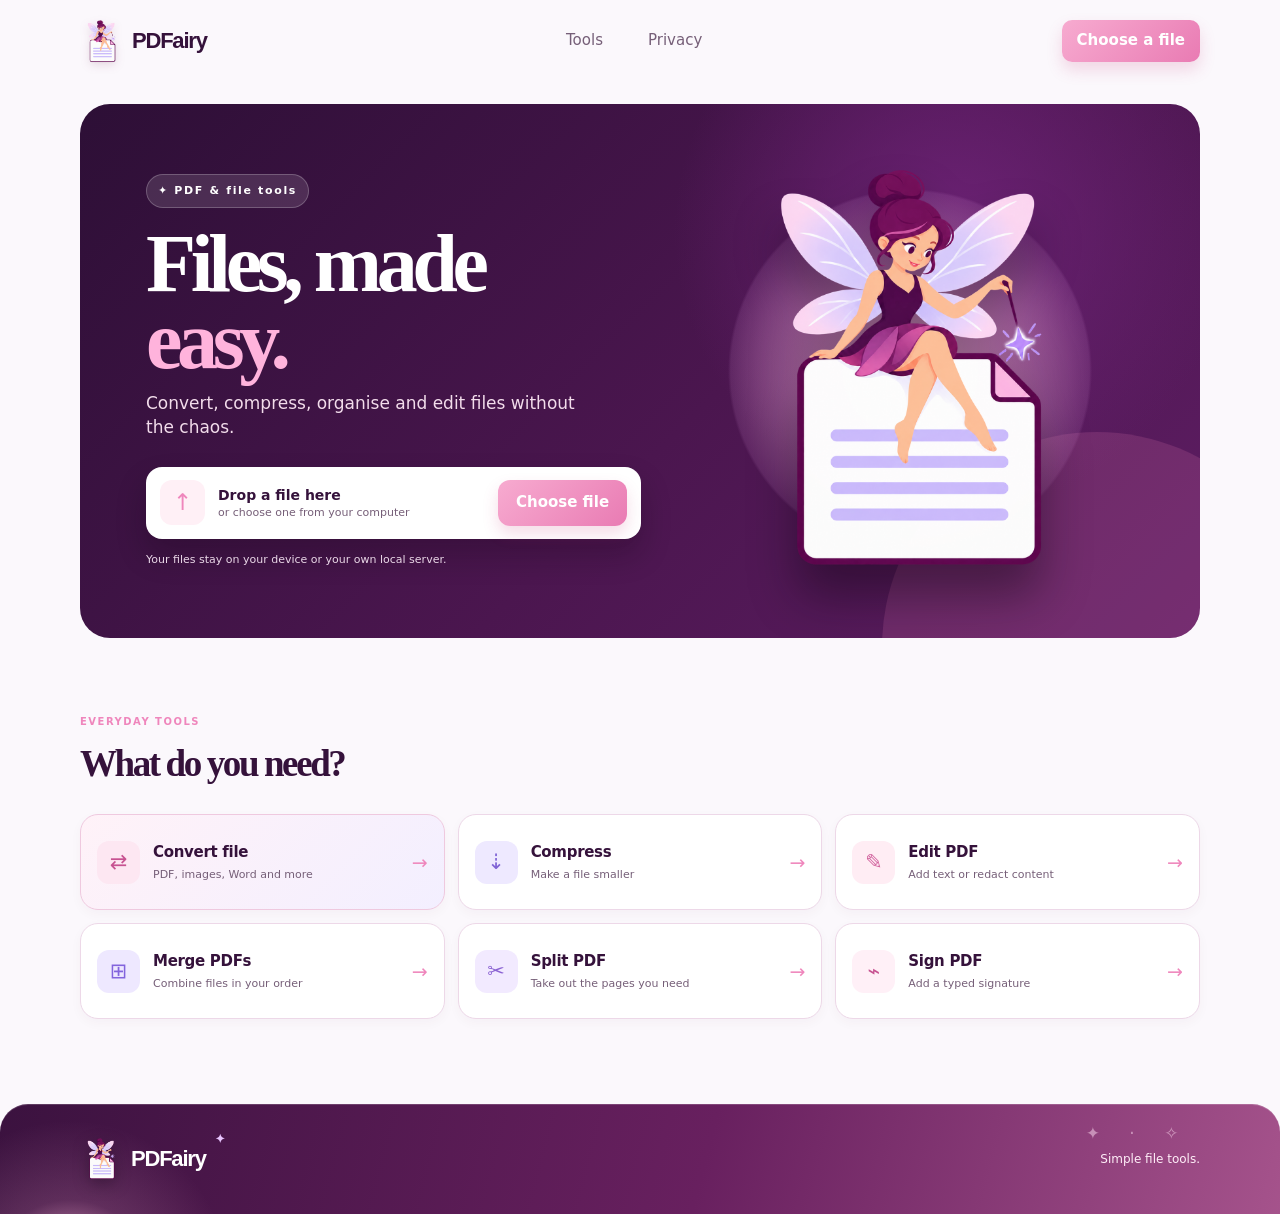
==== index.html @ b67ef89a "Initial commit" ====
<!doctype html><html lang="en"><head><meta charset="UTF-8"><meta name="viewport" content="width=device-width,initial-scale=1"><meta name="description" content="PDFairy — simple, private PDF and file tools."><meta name="theme-color" content="#fff9fc"><title>PDFairy — File tools, with a little magic</title><link rel="icon" href="favicon.svg" type="image/svg+xml"><link rel="stylesheet" href="styles.css"></head><body>
<header class="nav shell"><button class="brand" data-home aria-label="PDFairy home"><span class="brand-mark" aria-hidden="true">✦</span><span>PDFairy</span></button><nav class="desktop-nav" aria-label="Main navigation"><button data-scroll="tools">Tools</button><button id="privacyBtn">Privacy</button></nav><div class="nav-actions"><button class="small-primary" data-open-tool="convert">Choose a file</button><button class="menu-btn" id="menuBtn" aria-label="Open navigation menu" aria-expanded="false">☰</button></div></header><nav class="mobile-nav hidden" id="mobileNav" aria-label="Mobile navigation"><button data-scroll="tools">Tools</button><button id="mobilePrivacyBtn">Privacy</button></nav>
<main id="homeView"><section class="hero shell"><div class="hero-copy"><span class="eyebrow">✦ PDF &amp; file tools</span><h1>Files, made<br><em>easy.</em></h1><p>Convert, compress, organise and edit files without the chaos.</p><div class="upload-card" id="heroDropzone" tabindex="0" role="button" aria-label="Choose files to convert"><input id="heroInput" type="file" hidden accept="image/jpeg,image/png,image/webp,application/pdf,text/plain,.doc,.docx,.ppt,.pptx,.xls,.xlsx"><div class="upload-icon" aria-hidden="true">↑</div><div><strong>Drop a file here</strong><small>or choose one from your computer</small></div><button class="primary" id="chooseFiles">Choose file</button></div><small class="privacy-note">Your files stay on your device or your own local server.</small></div><div class="hero-art" aria-hidden="true"><div class="halo"></div><img src="pdfairy-fairy-logo.png" alt=""></div></section><section class="tools-section shell" id="tools"><div class="section-heading"><div><span class="kicker">EVERYDAY TOOLS</span><h2>What do you need?</h2></div></div><div class="tool-grid"><button class="tool-card featured" data-open-tool="convert"><span class="tool-icon">⇄</span><span><strong>Convert file</strong><small>PDF, images, Word and more</small></span><i>→</i></button><button class="tool-card" data-open-tool="compress"><span class="tool-icon lilac">⇣</span><span><strong>Compress</strong><small>Make a file smaller</small></span><i>→</i></button><button class="tool-card" data-open-tool="editor"><span class="tool-icon peach">✎</span><span><strong>Edit PDF</strong><small>Add text or redact content</small></span><i>→</i></button><button class="tool-card" data-open-tool="merge"><span class="tool-icon blue">⊞</span><span><strong>Merge PDFs</strong><small>Combine files in your order</small></span><i>→</i></button><button class="tool-card" data-open-tool="split"><span class="tool-icon mint">✂</span><span><strong>Split PDF</strong><small>Take out the pages you need</small></span><i>→</i></button><button class="tool-card" data-open-tool="sign"><span class="tool-icon gold">⌁</span><span><strong>Sign PDF</strong><small>Add a typed signature</small></span><i>→</i></button></div></section></main>
<main id="workspaceView" class="workspace hidden"><div class="workspace-top shell"><button class="back-btn" data-home>← All tools</button><div class="workspace-title"><span id="workspaceIcon" aria-hidden="true">⇄</span><div><h1 id="workspaceName">Convert a file</h1><p id="workspaceSubtitle"></p></div></div><span class="secure">Private local session</span></div><section class="work-card shell"><div id="workDropzone" class="work-drop" tabindex="0" role="button" aria-label="Choose file"><input id="workInput" type="file" hidden><div class="upload-icon small" aria-hidden="true">↑</div><h2 id="dropTitle">Choose a file to begin</h2><p id="dropHint">or drag and drop it here</p><button class="primary" id="workChoose">Choose file</button><small id="acceptedHint"></small></div><div id="filePanel" class="file-panel hidden"><div id="selectedFiles" class="selected-files"></div><div id="optionsPanel"></div><div class="inline-error hidden" id="inlineError" role="alert"></div><button class="primary wide" id="processButton">Convert file</button></div><div id="processingPanel" class="processing hidden" role="status" aria-live="polite"><div class="magic-loader">✦</div><h2>Working on it…</h2><p>Just a moment.</p><div class="progress"><i id="progressBar"></i></div><button class="secondary" id="cancelButton">Cancel</button></div><div id="resultPanel" class="result hidden" role="status" aria-live="polite"><div class="success-mark">✓</div><h2>Ready to download</h2><p id="resultCopy"></p><div class="result-actions"><button class="primary" id="downloadButton">Download</button><button class="secondary" id="anotherButton">Another file</button></div></div></section></main>
<main id="editorView" class="editor-view hidden"><header class="editor-header"><button class="brand compact" data-home><span class="brand-mark" aria-hidden="true">✦</span><span>PDFairy</span></button><div class="editor-file" id="editorFilename">PDF editor <span id="editorStatus">Waiting for PDF</span></div><div><button class="secondary" data-home>Close</button><button class="primary" id="exportEditor" disabled>Export PDF</button></div></header><section class="editor-empty" id="editorEmpty"><span class="editor-logo brand-mark" aria-hidden="true"></span><h1>Edit a PDF</h1><p>Add text, signatures or permanent redactions.</p><input id="editorInput" type="file" accept="application/pdf,.pdf" hidden><button class="primary" id="editorChoose">Choose PDF</button></section><div class="editor-layout hidden" id="editorLayout"><aside class="editor-tools" aria-label="PDF editing tools"><button class="active" data-edit-action="select" aria-pressed="true">↖ <span>Select</span></button><button data-edit-action="text" aria-pressed="false">T <span>Text</span></button><button data-edit-action="sign" aria-pressed="false">✎ <span>Sign</span></button><button data-edit-action="redact" aria-pressed="false">▰ <span>Redact</span></button></aside><aside class="pages"><strong>Pages</strong><div id="pageThumbnails"></div></aside><section class="canvas-area"><div class="editor-toolbar"><button id="undoBtn" aria-label="Undo last edit" disabled>↶ Undo</button><button id="redoBtn" aria-label="Redo edit" disabled>↷ Redo</button><span></span><button id="zoomOut" aria-label="Zoom out">−</button><b id="zoomLabel">100%</b><button id="zoomIn" aria-label="Zoom in">＋</button></div><div class="page-stage" id="pageStage"><div class="pdf-page" id="pdfPage"><img id="pageImage" alt="Current PDF page"><div id="overlay" aria-label="Editable PDF overlay"></div></div></div><p class="editor-help" id="editorHelp">Choose a tool, then click the page.</p></section></div></main>
<dialog id="privacyDialog"><button class="dialog-close" aria-label="Close">×</button><h2>Your files stay private.</h2><p>PDFairy has no accounts, analytics or third-party uploads. Browser image work stays in your browser; PDF and document tools use only the local server you start.</p></dialog><div class="toast" id="toast" role="status" aria-live="polite"></div><footer id="footer"><div class="shell"><span class="brand footer-brand"><span class="brand-mark" aria-hidden="true">✦</span><span>PDFairy</span></span><span>Simple file tools.</span></div></footer><script src="app.js"></script></body></html>
---- styles.css ----
:root{--ink:#2b1930;--muted:#766a73;--pink:#c63f79;--pink-dark:#9b2157;--lav:#8e6ce8;--paper:#fff;--soft:#fff6fa;--line:#eadde6;--shadow:0 20px 50px rgba(74,29,57,.10)}*{box-sizing:border-box}html{scroll-behavior:smooth}body{margin:0;background:linear-gradient(135deg,#fffafd,#fff8fb 50%,#fdf9ff);color:var(--ink);font:15px/1.45 Inter,ui-sans-serif,system-ui,-apple-system,"Segoe UI",sans-serif}.shell{width:min(1120px,calc(100% - 40px));margin:auto}.hidden{display:none!important}button,input,select{font:inherit}button{cursor:pointer}:focus-visible{outline:3px solid #861544;outline-offset:3px}.nav{height:82px;display:flex;align-items:center;justify-content:space-between;border-bottom:1px solid rgba(234,221,230,.7)}.brand{display:flex;align-items:center;gap:9px;border:0;background:none;color:var(--ink);font-size:22px;font-weight:800;letter-spacing:-.05em;padding:0}.brand-mark{display:block;width:43px;height:43px;background:url('pdfairy-fairy-logo.png') center/contain no-repeat;filter:drop-shadow(0 3px 5px rgba(109,25,74,.14));font-size:0}.desktop-nav{display:flex;gap:25px}.desktop-nav button{border:0;background:none;color:var(--muted);padding:10px}.nav-actions{display:flex;align-items:center;gap:10px}.primary,.small-primary{border:0;border-radius:12px;background:var(--pink);color:#fff;font-weight:750;padding:12px 18px;box-shadow:0 8px 16px rgba(198,63,121,.18)}.small-primary{padding:10px 15px;border-radius:10px}.primary:hover,.small-primary:hover{background:var(--pink-dark);transform:translateY(-1px)}.menu-btn{display:none;border:0;background:none;font-size:22px}.mobile-nav{position:absolute;right:20px;top:70px;z-index:9;width:185px;padding:8px;background:#fff;border:1px solid var(--line);border-radius:14px;box-shadow:var(--shadow)}.mobile-nav button{display:block;width:100%;padding:12px;border:0;background:none;text-align:left;color:var(--ink)}
.hero{display:grid;grid-template-columns:1.05fr .95fr;align-items:center;gap:45px;padding:72px 0 78px;min-height:575px}.eyebrow{display:inline-flex;gap:7px;align-items:center;padding:8px 11px;background:#fff;border:1px solid var(--line);border-radius:99px;color:#7d3560;font-size:11px;font-weight:800;letter-spacing:.04em}.hero h1{margin:17px 0 11px;font-size:clamp(52px,7vw,82px);line-height:.94;letter-spacing:-.075em}.hero h1 em{font-style:normal;color:var(--pink)}.hero p{margin:0 0 27px;max-width:440px;color:var(--muted);font-size:17px}.upload-card{display:grid;grid-template-columns:45px 1fr auto;gap:13px;align-items:center;max-width:540px;padding:13px 14px;border:1px solid #e8cbd9;border-radius:16px;background:#fff;box-shadow:var(--shadow);transition:.2s}.upload-card:hover,.upload-card.dragging{border-color:var(--pink);transform:translateY(-2px)}.upload-card strong,.upload-card small{display:block}.upload-card strong{font-size:14px}.upload-card small,.privacy-note{color:var(--muted);font-size:11px}.upload-icon{width:45px;height:45px;display:grid;place-items:center;border-radius:12px;background:#fff0f6;color:var(--pink);font-size:23px}.privacy-note{display:block;margin-top:13px}.hero-art{position:relative;display:grid;place-items:center;min-height:400px}.hero-art .halo{position:absolute;width:min(100%,390px);aspect-ratio:1;border-radius:50%;background:radial-gradient(circle,#fce2f0 0,rgba(250,225,239,.15) 64%,transparent 65%)}.hero-art img{position:relative;width:min(100%,390px);filter:drop-shadow(0 25px 20px rgba(97,34,77,.18))}.tools-section{padding:55px 0 85px;border-top:1px solid var(--line)}.kicker{color:var(--pink);font-size:10px;font-weight:850;letter-spacing:.18em}.section-heading h2{margin:5px 0 24px;font-size:31px;letter-spacing:-.05em}.tool-grid{display:grid;grid-template-columns:repeat(3,1fr);gap:13px}.tool-card{display:flex;align-items:center;gap:13px;min-height:96px;padding:16px;border:1px solid var(--line);border-radius:16px;background:#fff;color:var(--ink);text-align:left;transition:.18s}.tool-card:hover{border-color:#dfa2be;transform:translateY(-3px);box-shadow:0 13px 27px rgba(83,28,57,.08)}.tool-card>span:nth-child(2){display:flex;flex-direction:column;gap:3px}.tool-card strong{font-size:15px;letter-spacing:-.02em}.tool-card small{color:var(--muted);font-size:11px}.tool-card i{margin-left:auto;font-size:19px;color:var(--pink);font-style:normal}.tool-icon{display:grid;place-items:center;flex:none;width:43px;height:43px;border-radius:12px;background:#ffe7f0;color:var(--pink);font-size:21px}.lilac{background:#eee9ff;color:#7354c5}.peach{background:#ffede7;color:#bd6847}.blue{background:#e8f2ff;color:#4f7eaf}.mint{background:#e7f5ef;color:#447c63}.gold{background:#fff4d9;color:#94732e}
.workspace{min-height:calc(100vh - 82px)}.workspace-top{position:relative;padding:38px 0 23px}.back-btn{border:0;background:none;padding:0 0 20px;color:var(--muted)}.workspace-title{display:flex;gap:14px;align-items:center}.workspace-title>span{display:grid;place-items:center;width:49px;height:49px;border-radius:15px;background:#ffeaf2;color:var(--pink);font-size:24px}.workspace-title h1{margin:0;font-size:29px;letter-spacing:-.05em}.workspace-title p{margin:3px 0;color:var(--muted);font-size:13px}.secure{position:absolute;right:0;bottom:32px;color:var(--muted);font-size:11px}.work-card{min-height:435px;margin-bottom:75px;padding:25px;background:#fff;border:1px solid var(--line);border-radius:21px;box-shadow:var(--shadow)}.work-drop{min-height:380px;display:flex;flex-direction:column;align-items:center;justify-content:center;border:1.5px dashed #e3b4c9;border-radius:15px;text-align:center}.work-drop h2{margin:15px 0 2px;font-size:20px}.work-drop p,.work-drop small{color:var(--muted);font-size:12px}.work-drop .primary{margin-top:12px}.file-panel{max-width:670px;margin:20px auto}.selected-files{display:flex;flex-direction:column;gap:8px}.selected-file{display:flex;align-items:center;gap:12px;padding:11px;border:1px solid var(--line);border-radius:13px}.file-badge{display:grid;place-items:center;width:41px;height:41px;border-radius:10px;background:#fff0f6;color:var(--pink);font-size:9px;font-weight:800}.selected-file strong{display:block;max-width:400px;overflow:hidden;text-overflow:ellipsis;white-space:nowrap}.selected-file small,.setting-note{color:var(--muted);font-size:11px}.selected-file button{border:0;background:none;color:var(--muted);font-size:18px}.file-moves{display:flex;margin-left:auto}.options{margin:25px 0}.options h3{font-size:13px}.choice-grid{display:grid;grid-template-columns:repeat(3,1fr);gap:8px}.choice{padding:11px;border:1px solid var(--line);border-radius:10px;background:#fff;color:var(--ink);text-align:left}.choice[aria-pressed="true"]{border-color:var(--pink);background:#fff5f9;color:var(--pink)}.option-row{display:flex;align-items:center;justify-content:space-between;gap:18px;padding:13px 0;border-bottom:1px solid #f4eaee}.option-row label{font-size:13px}.target-input,.text-input,.option-row select{padding:9px;border:1px solid var(--line);border-radius:9px;background:white;max-width:220px}.target-wrap{display:flex;gap:7px}.target-input{width:92px}.wide{width:100%;margin-top:11px}.inline-error{margin:12px 0;padding:11px;border-radius:10px;background:#fff0f2;border:1px solid #efb8c0;color:#993443;font-size:12px}.processing,.result{min-height:380px;display:flex;flex-direction:column;align-items:center;justify-content:center;text-align:center}.magic-loader,.success-mark{display:grid;place-items:center;width:64px;height:64px;border-radius:50%;font-size:27px}.magic-loader{background:#fff0f6;color:var(--pink);animation:pulse 1.2s infinite}.success-mark{background:#e9f7ef;color:#347958}.processing h2,.result h2{margin:18px 0 5px}.processing p,.result p{color:var(--muted)}.progress{width:min(350px,80%);height:6px;margin-top:17px;border-radius:20px;background:#f3e8ed;overflow:hidden}.progress i{display:block;width:15%;height:100%;background:var(--pink);animation:progress 1.4s infinite}.secondary{padding:10px 15px;border:1px solid var(--line);border-radius:10px;background:#fff;color:var(--ink)}.processing .secondary{margin-top:16px}.result-actions{display:flex;gap:9px;margin-top:12px}
.editor-header{height:72px;display:flex;align-items:center;justify-content:space-between;padding:0 28px;border-bottom:1px solid var(--line);background:#fff}.compact{font-size:18px}.compact .brand-mark{width:36px;height:36px}.editor-file{color:var(--muted);font-size:13px}.editor-file span{margin-left:8px;color:var(--pink)}.editor-empty{min-height:calc(100vh - 72px);display:flex;flex-direction:column;align-items:center;justify-content:center;text-align:center}.editor-logo{width:105px;height:105px;margin-bottom:8px}.editor-empty h1{margin:8px 0;font-size:34px;letter-spacing:-.05em}.editor-empty p,.editor-help{color:var(--muted)}.editor-layout{display:grid;grid-template-columns:94px 170px 1fr;min-height:calc(100vh - 72px)}.editor-tools,.pages{padding:18px 11px;border-right:1px solid var(--line);background:#fff}.editor-tools button{width:100%;margin-bottom:6px;padding:10px 5px;border:0;border-radius:10px;background:none;color:var(--muted);font-size:12px}.editor-tools button[aria-pressed="true"]{background:#fff0f6;color:var(--pink);font-weight:800}.pages strong{display:block;margin-bottom:10px;font-size:12px}.page-thumb{display:block;width:100%;margin-bottom:9px;padding:5px;border:1px solid transparent;border-radius:8px;background:none}.page-thumb.active{border-color:var(--pink)}.page-thumb img{width:100%;display:block}.page-thumb span{font-size:11px}.canvas-area{background:#faf6f8}.editor-toolbar{display:flex;align-items:center;gap:6px;padding:12px 20px;border-bottom:1px solid var(--line);background:#fff}.editor-toolbar span{flex:1}.editor-toolbar button{padding:7px 9px;border:1px solid var(--line);border-radius:8px;background:#fff}.editor-toolbar b{font-size:12px}.page-stage{display:flex;justify-content:center;padding:36px}.pdf-page{position:relative;display:inline-block;transform-origin:top center;box-shadow:0 13px 35px rgba(48,25,39,.15)}.pdf-page>img{display:block;max-width:100%;height:auto}.pdf-page #overlay{position:absolute;inset:0}.overlay-text,.overlay-sign{position:absolute;transform:translateY(-100%);white-space:pre;color:#111}.overlay-sign{font:italic 18px Georgia;color:#65183f}.overlay-redact{position:absolute;background:#000}.editor-help{text-align:center;font-size:12px}.toast{position:fixed;z-index:30;bottom:24px;left:50%;transform:translate(-50%,20px);opacity:0;pointer-events:none;padding:11px 16px;border-radius:11px;background:#30202b;color:#fff;font-size:13px;transition:.2s}.toast.show{transform:translate(-50%,0);opacity:1}dialog{max-width:430px;padding:25px;border:1px solid var(--line);border-radius:18px;color:var(--ink);box-shadow:var(--shadow)}.dialog-close{float:right;border:0;background:none;font-size:22px}footer{padding:26px 0;border-top:1px solid var(--line);background:#fff}footer .shell{display:flex;align-items:center;justify-content:space-between;color:var(--muted);font-size:12px}.footer-brand{font-size:18px}.footer-brand .brand-mark{width:32px;height:32px}@keyframes pulse{50%{transform:scale(.9);opacity:.7}}@keyframes progress{50%{width:80%}}@media(max-width:760px){.shell{width:min(100% - 30px,560px)}.desktop-nav,.nav-actions .small-primary{display:none}.menu-btn{display:block}.hero{grid-template-columns:1fr;padding:48px 0 55px;text-align:center;gap:8px}.hero-copy{display:flex;flex-direction:column;align-items:center}.hero h1{font-size:59px}.hero-art{order:-1;min-height:245px}.hero-art img{width:245px}.hero-art .halo{width:235px}.upload-card{width:100%;grid-template-columns:42px 1fr}.upload-card .primary{grid-column:1/-1;width:100%}.tool-grid{grid-template-columns:1fr 1fr}.tool-card{min-height:105px;padding:13px;align-items:flex-start}.tool-card i{display:none}.tool-card small{font-size:10px}.secure{display:none}.editor-header{padding:0 12px}.editor-file{display:none}.editor-layout{grid-template-columns:68px 1fr}.pages{display:none}.editor-tools button span{display:none}.editor-tools button{font-size:17px}.page-stage{padding:18px}.pdf-page{max-width:100%}.result-actions{flex-direction:column}.choice-grid{grid-template-columns:1fr}.option-row{align-items:flex-start;flex-direction:column}.target-wrap{width:100%}footer .shell{flex-direction:column;gap:7px}.editor-empty{padding:20px}}
/* Final PDFairy visual language: pulled directly from the approved logo and favicon. */
body{background:#fbf8fc}.nav{border-bottom:0}.brand-mark{border-radius:12px}.hero{position:relative;margin-top:22px;padding:62px 66px;min-height:500px;border-radius:30px;background:radial-gradient(circle at 78% 24%,#7a1b80 0,transparent 29%),linear-gradient(135deg,#27102e,#4d1254 58%,#6c165f);overflow:hidden}.hero:after{content:"";position:absolute;inset:auto -10% -42% auto;width:430px;height:430px;border-radius:50%;background:rgba(255,143,205,.13)}.hero-copy,.hero-art{position:relative;z-index:1}.hero h1{color:#fff}.hero h1 em{color:#ff9ed3}.hero p{color:#f2dceb}.eyebrow{background:rgba(255,255,255,.12);border-color:rgba(255,255,255,.22);color:#fff}.upload-card{border:0;box-shadow:0 16px 30px rgba(15,1,18,.24)}.privacy-note{color:#ead8e8}.hero-art .halo{background:radial-gradient(circle,#f9b2dd 0,rgba(236,165,236,.12) 65%,transparent 66%)}.hero-art img{width:min(100%,410px);filter:drop-shadow(0 32px 24px rgba(8,0,11,.40))}.tools-section{padding-top:72px;border-top:0}.section-heading h2{font-size:37px}.tool-card{border-radius:18px;box-shadow:0 4px 12px rgba(74,25,57,.035)}.tool-card.featured{background:linear-gradient(135deg,#fff1f8,#f8f0ff);border-color:#efc9df}.tool-card:hover{box-shadow:0 16px 34px rgba(77,19,83,.13)}.workspace-top{padding-top:45px}.workspace-title>span{background:linear-gradient(135deg,#fbe1f1,#e9ddff);color:#641153}.work-card{border-radius:25px}.editor-header{background:#34113c;color:white;border:0}.editor-header .brand{color:white}.editor-header .secondary{background:rgba(255,255,255,.1);border-color:rgba(255,255,255,.22);color:white}.editor-file{color:#e9d3eb}.editor-file span{color:#ffa7d5}.editor-tools button[aria-pressed="true"]{background:#f7eafb;color:#681355}.editor-logo{width:116px;height:116px}
@media(max-width:760px){.hero{margin-top:8px;padding:42px 20px;border-radius:22px}.hero h1{font-size:57px}.hero-art{order:-1}.hero-art img{width:260px}.tools-section{padding-top:54px}}
/* Palette matched to the approved fairy, document and favicon artwork. */
:root{--ink:#35123b;--muted:#765f78;--pink:#ef86bc;--pink-dark:#cf5795;--lav:#9271f2;--paper:#fff;--soft:#fff7fc;--line:#edd8e8;--shadow:0 20px 50px rgba(54,13,61,.12)}
.primary,.small-primary{background:linear-gradient(135deg,#ef86bc,#cf5795)}.primary:hover,.small-primary:hover{background:linear-gradient(135deg,#dc6daa,#b84083)}.hero{background:radial-gradient(circle at 78% 24%,#6c2275 0,transparent 29%),linear-gradient(135deg,#2d0f36,#4b164f 56%,#5e1d63)}.hero:after{background:rgba(239,134,188,.16)}.hero h1 em{color:#ffb3dc}.eyebrow{color:#fff}.tool-icon{background:#fde7f2;color:#c75291}.lilac{background:#eee9ff;color:#7f63d5}.peach{background:#ffedf4;color:#d2639e}.blue{background:#eee8ff;color:#8364dd}.mint{background:#f2eaff;color:#8b63d3}.gold{background:#fff0f7;color:#c75291}.tool-card.featured{background:linear-gradient(135deg,#fff2f8,#f3efff);border-color:#efc9df}.choice[aria-pressed="true"]{border-color:#d45c9e;background:#fff3f9;color:#b4407d}.workspace-title>span{background:linear-gradient(135deg,#ffe7f3,#eae4ff);color:#8f52da}.success-mark{background:#f0eaff;color:#8062d5}.progress i{background:linear-gradient(90deg,#ef86bc,#9271f2)}
.workspace{background:radial-gradient(circle at 82% 2%,rgba(164,117,255,.36),transparent 29%),linear-gradient(135deg,#2b0d34 0%,#48134e 53%,#612060 100%);padding-bottom:1px}.workspace-top{color:#fff}.workspace-top .back-btn,.workspace-title p,.secure{color:#f2d8ed}.workspace-title h1{color:#fff}.workspace-title>span{background:rgba(255,255,255,.13);color:#ffc0df}.work-card{box-shadow:0 26px 64px rgba(18,2,24,.36)}footer{background:#ef86bc;border-top:0}footer .shell{color:#441536}footer .brand{color:#2c1030}footer .brand-mark{background-color:rgba(255,255,255,.28)}
.primary,.small-primary{background:linear-gradient(135deg,#f7abd0,#e97bb3)}.primary:hover,.small-primary:hover{background:linear-gradient(135deg,#f29ac4,#dc639f)}footer{background:#f8b8d7}body{font-family:"Avenir Next","Segoe UI",ui-sans-serif,system-ui,sans-serif}.brand{font-family:"Trebuchet MS","Avenir Next",ui-sans-serif,sans-serif;letter-spacing:-.055em}.hero h1,.section-heading h2,.workspace-title h1,.editor-empty h1{font-family:Georgia,"Times New Roman",ui-serif,serif;font-weight:700;letter-spacing:-.065em}.hero h1{font-weight:700}.tool-card strong,.options h3,.workspace-title h1{font-weight:800}.hero h1 em{font-family:Georgia,"Times New Roman",ui-serif,serif}.kicker,.eyebrow{letter-spacing:.15em}.workspace{background:radial-gradient(circle at 82% 2%,rgba(181,137,255,.34),transparent 29%),linear-gradient(135deg,#2b0d34 0%,#48134e 53%,#612060 100%)}
.footer-brand .brand-mark{width:42px;height:42px;background-color:transparent}.footer-brand{font-size:22px;position:relative}.footer-brand:after{content:"✦";position:absolute;right:-18px;top:-7px;color:#e8c5ff;font-size:12px}footer{position:relative;overflow:hidden;padding:34px 0;background:linear-gradient(105deg,#3b123f 0%,#68205f 55%,#e98bbd 150%);border-radius:28px 28px 0 0;box-shadow:inset 0 1px rgba(255,255,255,.17)}footer:before{content:"";position:absolute;width:330px;height:330px;left:-95px;bottom:-230px;border-radius:50%;background:radial-gradient(circle,#f9b3d6 0,rgba(249,179,214,.16) 34%,transparent 68%)}footer:after{content:"✦  ·  ✧";position:absolute;right:7%;top:17px;color:rgba(255,224,244,.5);letter-spacing:12px;font-size:17px}footer .shell{position:relative;z-index:1;color:#ffeef8;font-size:12px}footer .brand{color:#fff}footer .brand-mark{filter:drop-shadow(0 5px 8px rgba(11,0,16,.34))}@media(max-width:760px){footer{margin-top:22px;padding:28px 0;border-radius:23px 23px 0 0}footer:after{right:18px;top:12px;font-size:13px;letter-spacing:7px}}
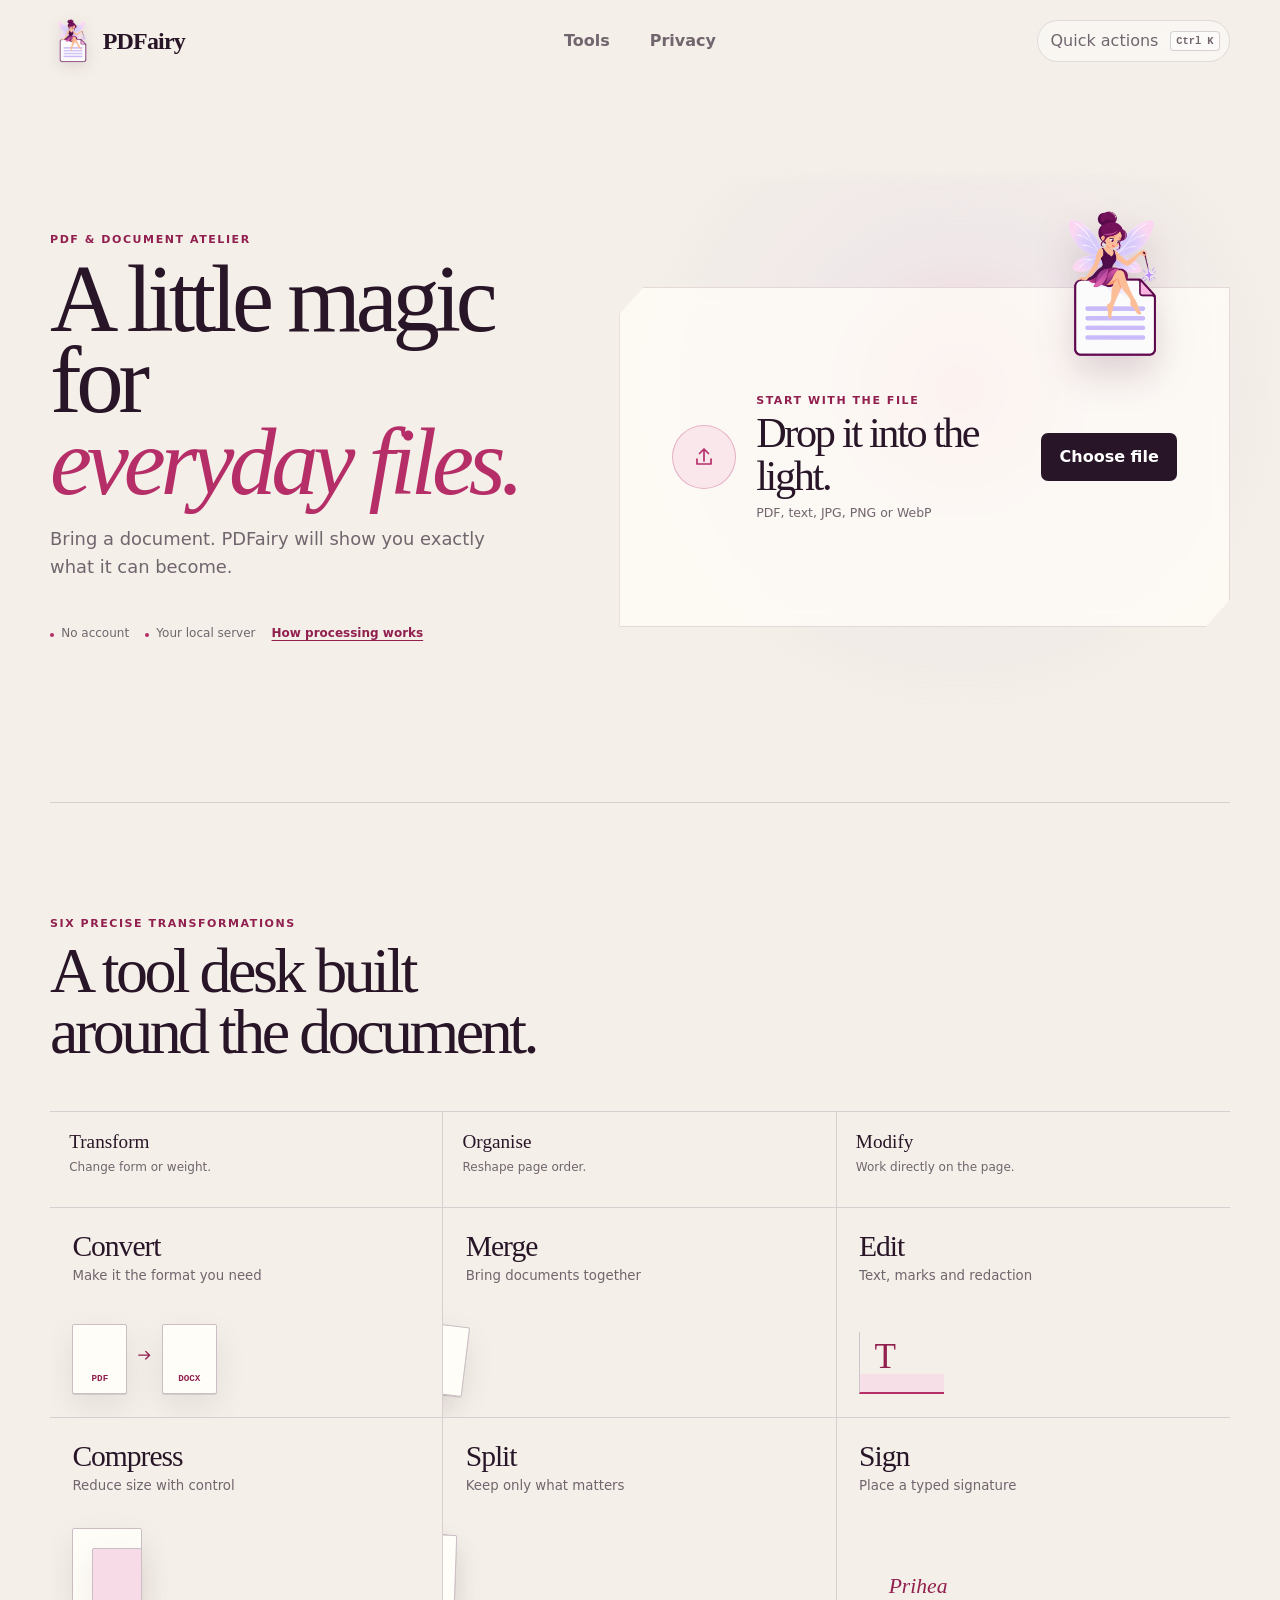
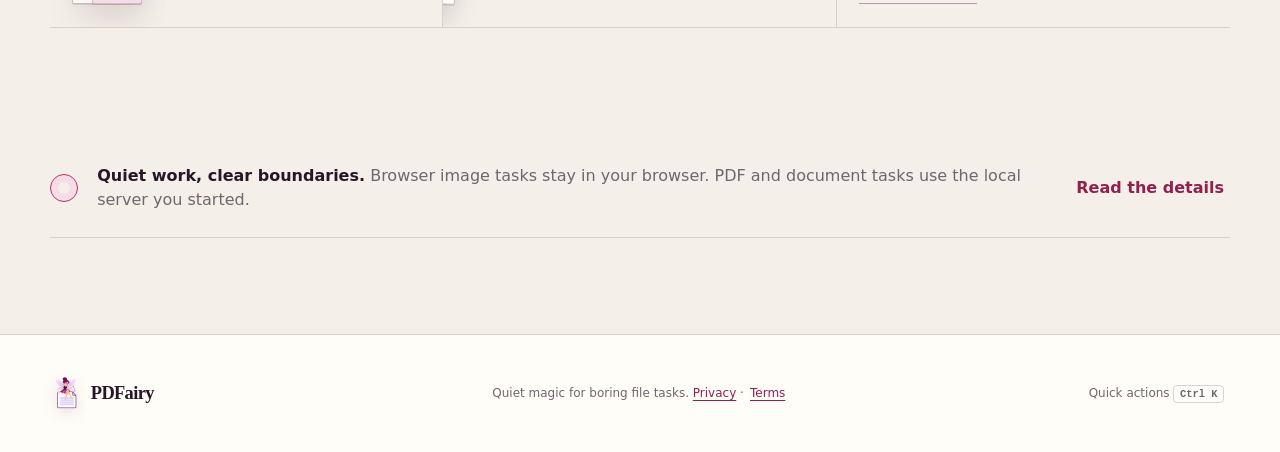
==== commit a2e03fe2: "Prepare PDFairy for Render staging" ====
--- a/index.html
+++ b/index.html
@@ -1,6 +1,74 @@
-<!doctype html><html lang="en"><head><meta charset="UTF-8"><meta name="viewport" content="width=device-width,initial-scale=1"><meta name="description" content="PDFairy — simple, private PDF and file tools."><meta name="theme-color" content="#fff9fc"><title>PDFairy — File tools, with a little magic</title><link rel="icon" href="favicon.svg" type="image/svg+xml"><link rel="stylesheet" href="styles.css"></head><body>
-<header class="nav shell"><button class="brand" data-home aria-label="PDFairy home"><span class="brand-mark" aria-hidden="true">✦</span><span>PDFairy</span></button><nav class="desktop-nav" aria-label="Main navigation"><button data-scroll="tools">Tools</button><button id="privacyBtn">Privacy</button></nav><div class="nav-actions"><button class="small-primary" data-open-tool="convert">Choose a file</button><button class="menu-btn" id="menuBtn" aria-label="Open navigation menu" aria-expanded="false">☰</button></div></header><nav class="mobile-nav hidden" id="mobileNav" aria-label="Mobile navigation"><button data-scroll="tools">Tools</button><button id="mobilePrivacyBtn">Privacy</button></nav>
-<main id="homeView"><section class="hero shell"><div class="hero-copy"><span class="eyebrow">✦ PDF &amp; file tools</span><h1>Files, made<br><em>easy.</em></h1><p>Convert, compress, organise and edit files without the chaos.</p><div class="upload-card" id="heroDropzone" tabindex="0" role="button" aria-label="Choose files to convert"><input id="heroInput" type="file" hidden accept="image/jpeg,image/png,image/webp,application/pdf,text/plain,.doc,.docx,.ppt,.pptx,.xls,.xlsx"><div class="upload-icon" aria-hidden="true">↑</div><div><strong>Drop a file here</strong><small>or choose one from your computer</small></div><button class="primary" id="chooseFiles">Choose file</button></div><small class="privacy-note">Your files stay on your device or your own local server.</small></div><div class="hero-art" aria-hidden="true"><div class="halo"></div><img src="pdfairy-fairy-logo.png" alt=""></div></section><section class="tools-section shell" id="tools"><div class="section-heading"><div><span class="kicker">EVERYDAY TOOLS</span><h2>What do you need?</h2></div></div><div class="tool-grid"><button class="tool-card featured" data-open-tool="convert"><span class="tool-icon">⇄</span><span><strong>Convert file</strong><small>PDF, images, Word and more</small></span><i>→</i></button><button class="tool-card" data-open-tool="compress"><span class="tool-icon lilac">⇣</span><span><strong>Compress</strong><small>Make a file smaller</small></span><i>→</i></button><button class="tool-card" data-open-tool="editor"><span class="tool-icon peach">✎</span><span><strong>Edit PDF</strong><small>Add text or redact content</small></span><i>→</i></button><button class="tool-card" data-open-tool="merge"><span class="tool-icon blue">⊞</span><span><strong>Merge PDFs</strong><small>Combine files in your order</small></span><i>→</i></button><button class="tool-card" data-open-tool="split"><span class="tool-icon mint">✂</span><span><strong>Split PDF</strong><small>Take out the pages you need</small></span><i>→</i></button><button class="tool-card" data-open-tool="sign"><span class="tool-icon gold">⌁</span><span><strong>Sign PDF</strong><small>Add a typed signature</small></span><i>→</i></button></div></section></main>
-<main id="workspaceView" class="workspace hidden"><div class="workspace-top shell"><button class="back-btn" data-home>← All tools</button><div class="workspace-title"><span id="workspaceIcon" aria-hidden="true">⇄</span><div><h1 id="workspaceName">Convert a file</h1><p id="workspaceSubtitle"></p></div></div><span class="secure">Private local session</span></div><section class="work-card shell"><div id="workDropzone" class="work-drop" tabindex="0" role="button" aria-label="Choose file"><input id="workInput" type="file" hidden><div class="upload-icon small" aria-hidden="true">↑</div><h2 id="dropTitle">Choose a file to begin</h2><p id="dropHint">or drag and drop it here</p><button class="primary" id="workChoose">Choose file</button><small id="acceptedHint"></small></div><div id="filePanel" class="file-panel hidden"><div id="selectedFiles" class="selected-files"></div><div id="optionsPanel"></div><div class="inline-error hidden" id="inlineError" role="alert"></div><button class="primary wide" id="processButton">Convert file</button></div><div id="processingPanel" class="processing hidden" role="status" aria-live="polite"><div class="magic-loader">✦</div><h2>Working on it…</h2><p>Just a moment.</p><div class="progress"><i id="progressBar"></i></div><button class="secondary" id="cancelButton">Cancel</button></div><div id="resultPanel" class="result hidden" role="status" aria-live="polite"><div class="success-mark">✓</div><h2>Ready to download</h2><p id="resultCopy"></p><div class="result-actions"><button class="primary" id="downloadButton">Download</button><button class="secondary" id="anotherButton">Another file</button></div></div></section></main>
-<main id="editorView" class="editor-view hidden"><header class="editor-header"><button class="brand compact" data-home><span class="brand-mark" aria-hidden="true">✦</span><span>PDFairy</span></button><div class="editor-file" id="editorFilename">PDF editor <span id="editorStatus">Waiting for PDF</span></div><div><button class="secondary" data-home>Close</button><button class="primary" id="exportEditor" disabled>Export PDF</button></div></header><section class="editor-empty" id="editorEmpty"><span class="editor-logo brand-mark" aria-hidden="true"></span><h1>Edit a PDF</h1><p>Add text, signatures or permanent redactions.</p><input id="editorInput" type="file" accept="application/pdf,.pdf" hidden><button class="primary" id="editorChoose">Choose PDF</button></section><div class="editor-layout hidden" id="editorLayout"><aside class="editor-tools" aria-label="PDF editing tools"><button class="active" data-edit-action="select" aria-pressed="true">↖ <span>Select</span></button><button data-edit-action="text" aria-pressed="false">T <span>Text</span></button><button data-edit-action="sign" aria-pressed="false">✎ <span>Sign</span></button><button data-edit-action="redact" aria-pressed="false">▰ <span>Redact</span></button></aside><aside class="pages"><strong>Pages</strong><div id="pageThumbnails"></div></aside><section class="canvas-area"><div class="editor-toolbar"><button id="undoBtn" aria-label="Undo last edit" disabled>↶ Undo</button><button id="redoBtn" aria-label="Redo edit" disabled>↷ Redo</button><span></span><button id="zoomOut" aria-label="Zoom out">−</button><b id="zoomLabel">100%</b><button id="zoomIn" aria-label="Zoom in">＋</button></div><div class="page-stage" id="pageStage"><div class="pdf-page" id="pdfPage"><img id="pageImage" alt="Current PDF page"><div id="overlay" aria-label="Editable PDF overlay"></div></div></div><p class="editor-help" id="editorHelp">Choose a tool, then click the page.</p></section></div></main>
-<dialog id="privacyDialog"><button class="dialog-close" aria-label="Close">×</button><h2>Your files stay private.</h2><p>PDFairy has no accounts, analytics or third-party uploads. Browser image work stays in your browser; PDF and document tools use only the local server you start.</p></dialog><div class="toast" id="toast" role="status" aria-live="polite"></div><footer id="footer"><div class="shell"><span class="brand footer-brand"><span class="brand-mark" aria-hidden="true">✦</span><span>PDFairy</span></span><span>Simple file tools.</span></div></footer><script src="app.js"></script></body></html>
+<!doctype html>
+<html lang="en">
+<head>
+  <meta charset="UTF-8"><meta name="viewport" content="width=device-width,initial-scale=1">
+  <meta name="description" content="Convert, compress, organise, sign and edit PDFs with a focused local-first document workspace."><meta name="theme-color" content="#f4efe8">
+  <meta property="og:type" content="website"><meta property="og:title" content="PDFairy — A little magic for everyday files"><meta property="og:description" content="A focused workspace for everyday PDF and document tasks.">
+  <meta name="twitter:title" content="PDFairy — A little magic for everyday files"><meta name="twitter:description" content="A focused workspace for everyday PDF and document tasks.">
+  <title>PDFairy — A little magic for everyday files</title><link rel="icon" href="favicon.svg" type="image/svg+xml"><link rel="icon" href="pdfairy-favicon.png" type="image/png"><link rel="apple-touch-icon" href="pdfairy-favicon.png"><link rel="stylesheet" href="styles.css">
+</head>
+<body>
+  <a class="skip-link" href="#main-content">Skip to content</a>
+  <svg class="icon-sprite" aria-hidden="true"><symbol id="i-upload" viewBox="0 0 24 24"><path d="M12 16V4m0 0L7.5 8.5M12 4l4.5 4.5M5 14v5h14v-5"/></symbol><symbol id="i-arrow" viewBox="0 0 24 24"><path d="M5 12h14m-5-5 5 5-5 5"/></symbol><symbol id="i-close" viewBox="0 0 24 24"><path d="m6 6 12 12M18 6 6 18"/></symbol><symbol id="i-plus" viewBox="0 0 24 24"><path d="M12 5v14M5 12h14"/></symbol><symbol id="i-back" viewBox="0 0 24 24"><path d="m10 6-6 6 6 6M4 12h16"/></symbol><symbol id="i-up" viewBox="0 0 24 24"><path d="m7 14 5-5 5 5"/></symbol><symbol id="i-down" viewBox="0 0 24 24"><path d="m7 10 5 5 5-5"/></symbol></svg>
+
+  <header class="site-header shell">
+    <button class="brand" type="button" data-home aria-label="PDFairy home"><span class="brand-mark" aria-hidden="true"></span><span>PDFairy</span></button>
+    <nav class="desktop-nav" aria-label="Main navigation"><button type="button" data-scroll="tools">Tools</button><button type="button" id="privacyBtn">Privacy</button></nav>
+    <div class="nav-actions"><button class="command-key" type="button" data-command aria-label="Open command palette"><span>Quick actions</span><kbd>Ctrl K</kbd></button><button class="menu-btn" type="button" id="menuBtn" aria-label="Open navigation menu" aria-expanded="false" aria-controls="mobileNav">Menu</button></div>
+  </header>
+  <nav class="mobile-nav hidden" id="mobileNav" aria-label="Mobile navigation"><button type="button" data-scroll="tools">Tools</button><button type="button" data-command>Quick actions</button><button type="button" id="mobilePrivacyBtn">Privacy</button></nav>
+
+  <main id="main-content">
+    <div id="homeView">
+      <section class="hero shell" aria-labelledby="hero-title">
+        <div class="hero-copy"><p class="eyebrow">PDF &amp; document atelier</p><h1 id="hero-title">A little magic for <em>everyday files.</em></h1><p class="hero-intro">Bring a document. PDFairy will show you exactly what it can become.</p><div class="hero-footnote"><span>No account</span><span>Your local server</span><button type="button" id="heroPrivacy">How processing works</button></div></div>
+        <div class="portal-wrap" id="portalWrap">
+          <div class="fairy-light" aria-hidden="true"></div><img class="portal-fairy" src="pdfairy-fairy-logo.png" alt="" width="150" height="150">
+          <div class="file-portal" id="heroDropzone" tabindex="0" role="button" aria-label="Choose a file">
+            <input id="heroInput" type="file" hidden accept="image/jpeg,image/png,image/webp,application/pdf,text/plain">
+            <div class="portal-idle" id="portalIdle"><span class="portal-ring"><svg><use href="#i-upload"/></svg></span><div><p class="portal-overline">Start with the file</p><h2>Drop it into the light.</h2><p id="portalFormats">PDF, text, JPG, PNG or WebP</p></div><button class="button button-ink" type="button" id="chooseFiles">Choose file</button></div>
+            <div class="portal-drag"><p class="portal-overline">Release to place</p><h2>Let it settle here.</h2></div>
+          </div>
+          <div class="hero-selected hidden" id="heroSelected" aria-live="polite"><div class="document-object hero-document"><div class="paper-preview"><span class="paper-fold"></span><span class="paper-lines"></span><b id="heroFileBadge">PDF</b></div><div class="document-copy"><p class="portal-overline">Ready for a transformation</p><h2 id="heroFileName"></h2><p id="heroFileMeta"></p></div><button class="icon-button" type="button" id="heroRemove" aria-label="Remove selected file"><svg><use href="#i-close"/></svg></button></div><div class="file-actions" id="heroFileActions" aria-label="Available actions"></div><button class="change-file" type="button" id="heroChange">Replace file</button></div>
+        </div>
+      </section>
+
+      <section class="tools-section shell" id="tools" aria-labelledby="tools-heading">
+        <header class="tools-intro"><p class="eyebrow">Six precise transformations</p><h2 id="tools-heading">A tool desk built around the document.</h2></header>
+        <div class="tool-atlas">
+          <article class="tool-group"><header><span>Transform</span><p>Change form or weight.</p></header><button type="button" data-open-tool="convert"><span class="tool-copy"><b>Convert</b><small>Make it the format you need</small></span><span class="tool-preview preview-convert" aria-hidden="true"><i>PDF</i><svg><use href="#i-arrow"/></svg><i>DOCX</i></span></button><button type="button" data-open-tool="compress"><span class="tool-copy"><b>Compress</b><small>Reduce size with control</small></span><span class="tool-preview preview-compress" aria-hidden="true"><i></i><i></i></span></button></article>
+          <article class="tool-group"><header><span>Organise</span><p>Reshape page order.</p></header><button type="button" data-open-tool="merge"><span class="tool-copy"><b>Merge</b><small>Bring documents together</small></span><span class="tool-preview preview-merge" aria-hidden="true"><i></i><i></i><i></i></span></button><button type="button" data-open-tool="split"><span class="tool-copy"><b>Split</b><small>Keep only what matters</small></span><span class="tool-preview preview-split" aria-hidden="true"><i></i><i></i><i></i></span></button></article>
+          <article class="tool-group"><header><span>Modify</span><p>Work directly on the page.</p></header><button type="button" data-open-tool="editor"><span class="tool-copy"><b>Edit</b><small>Text, marks and redaction</small></span><span class="tool-preview preview-edit" aria-hidden="true"><i>T</i><span></span></span></button><button type="button" data-open-tool="sign"><span class="tool-copy"><b>Sign</b><small>Place a typed signature</small></span><span class="tool-preview preview-sign" aria-hidden="true"><i>Prihea</i></span></button></article>
+        </div>
+      </section>
+      <section class="privacy-strip shell"><span class="privacy-orb" aria-hidden="true"></span><p><strong>Quiet work, clear boundaries.</strong> Browser image tasks stay in your browser. PDF and document tasks use the local server you started.</p><button type="button" id="stripPrivacy">Read the details</button></section>
+    </div>
+
+    <section id="workspaceView" class="workspace hidden" aria-labelledby="workspaceName">
+      <header class="workspace-header shell"><button class="back-btn" type="button" data-home><svg><use href="#i-back"/></svg>Tools</button><div class="workspace-title"><p class="eyebrow" id="workspaceEyebrow">Transform</p><h1 id="workspaceName">Convert</h1><p id="workspaceSubtitle"></p></div><span class="session-note">Local session</span></header>
+      <div class="workspace-stage shell">
+        <section class="tool-surface" aria-label="File workspace">
+          <div id="workDropzone" class="work-portal" tabindex="0" role="button" aria-label="Choose a file"><input id="workInput" type="file" hidden><span class="portal-ring"><svg><use href="#i-plus"/></svg></span><div><p class="portal-overline" id="acceptedHint"></p><h2 id="dropTitle">Place a file here</h2><p id="dropHint">Drop it or choose from your computer</p></div><button class="button button-ink" type="button" id="workChoose">Choose file</button></div>
+          <div id="filePanel" class="file-panel hidden"><div class="file-panel-top"><p class="portal-overline" id="fileCountLabel">Document</p><button class="add-file-button" type="button" id="addFiles"><svg><use href="#i-plus"/></svg>Add PDF</button></div><div id="selectedFiles" class="selected-files"></div><div id="optionsPanel"></div><div class="inline-error hidden" id="inlineError" role="alert"></div><button class="button button-primary process-action" type="button" id="processButton">Convert file</button></div>
+          <div id="processingPanel" class="processing hidden" role="status" aria-live="polite"><div class="process-object" id="processingDocument"></div><div class="process-copy"><p class="portal-overline">In transformation</p><h2 id="processingTitle">Working on your file…</h2><p>The document stays here while PDFairy works.</p><div class="light-track" aria-hidden="true"><i></i></div><button class="text-action" type="button" id="cancelButton">Cancel</button></div></div>
+          <div id="resultPanel" class="result hidden" role="status" aria-live="polite"><div class="result-object" id="resultDocument"><span class="result-trace" aria-hidden="true"></span></div><div class="result-copy"><p class="portal-overline">Transformation complete</p><h2>Your document is ready.</h2><p id="resultCopy"></p><div class="result-actions"><button class="button button-primary" type="button" id="downloadButton">Download</button><button class="text-action" type="button" id="anotherButton">Work on another file</button></div></div></div>
+        </section>
+        <aside class="workspace-note"><span class="note-rule"></span><p class="portal-overline">About this tool</p><p id="workspaceNote"></p></aside>
+      </div>
+    </section>
+
+    <section id="editorView" class="editor-view hidden" aria-label="PDF editor">
+      <header class="editor-header"><button class="brand brand-compact" type="button" data-home aria-label="PDFairy home"><span class="brand-mark" aria-hidden="true"></span><span>PDFairy</span></button><div class="editor-file" id="editorFilename">PDF editor <span id="editorStatus" role="status" aria-live="polite">Waiting for PDF</span></div><div class="editor-history"><button type="button" id="undoBtn" aria-label="Undo last edit" disabled>Undo</button><button type="button" id="redoBtn" aria-label="Redo last edit" disabled>Redo</button></div><div class="editor-header-actions"><button class="text-action light" type="button" data-home>Close</button><button class="button button-primary" type="button" id="exportEditor" disabled>Export PDF</button></div></header>
+      <div class="editor-empty" id="editorEmpty"><div class="editor-empty-paper"><span class="brand-mark" aria-hidden="true"></span></div><p class="eyebrow">Document studio</p><h1>Edit on the page.</h1><p>Open a PDF to add text, place a signature, or permanently redact content.</p><input id="editorInput" type="file" accept="application/pdf,.pdf" hidden><button class="button button-primary" type="button" id="editorChoose">Open PDF</button></div>
+      <div class="editor-layout hidden" id="editorLayout"><aside class="pages" aria-label="PDF pages"><div class="pages-title"><strong>Pages</strong><span id="pageCount"></span></div><div id="pageThumbnails"></div></aside><section class="canvas-area"><div class="canvas-bar"><span id="canvasPageLabel">Page 1</span><div><button type="button" id="zoomOut" aria-label="Zoom out">−</button><b id="zoomLabel">100%</b><button type="button" id="zoomIn" aria-label="Zoom in">＋</button></div></div><div class="editor-notice hidden" id="redactionNotice" role="note"><strong>Permanent on export.</strong> The underlying content is removed.</div><div class="page-stage" id="pageStage"><div class="pdf-page" id="pdfPage"><img id="pageImage" alt="Current PDF page"><div id="overlay" tabindex="0" aria-label="Editable PDF overlay" aria-describedby="editorHelp"></div></div></div><p class="editor-help" id="editorHelp">Choose a tool to work directly on the page.</p></section><div class="editor-tools" role="toolbar" aria-label="PDF editing tools"><button type="button" data-edit-action="select" aria-pressed="true"><b>↖</b><span>Select</span></button><button type="button" data-edit-action="text" aria-pressed="false"><b>T</b><span>Text</span></button><button type="button" data-edit-action="sign" aria-pressed="false"><b>∿</b><span>Sign</span></button><button type="button" data-edit-action="redact" aria-pressed="false"><b>■</b><span>Redact</span></button></div></div>
+    </section>
+  </main>
+
+  <dialog id="privacyDialog" aria-labelledby="privacyTitle"><button class="dialog-close" type="button" aria-label="Close privacy information"><svg><use href="#i-close"/></svg></button><p class="eyebrow">Plain-language privacy</p><h2 id="privacyTitle">Your session stays yours.</h2><p>PDFairy has no accounts, analytics or third-party file services. Browser image tasks stay in this browser. PDF and document tasks are sent to the PDFairy server hosting this page.</p><p>Uploads and generated files are held in memory for the request and are not intentionally retained. Office conversion uses an isolated temporary folder that is removed after success or failure; stale folders from an interrupted server are cleared after 24 hours on the next start.</p><p>Document contents and full filenames are not written to application logs. Your browser keeps the selected file and result only for the current page session.</p><p><a href="privacy.html">Read the full Privacy Policy</a></p></dialog>
+  <dialog id="textDialog" aria-labelledby="textDialogTitle"><form method="dialog" id="textDialogForm"><p class="eyebrow">Place on page</p><h2 id="textDialogTitle">Add text</h2><label for="editText">Text</label><textarea id="editText" maxlength="500" rows="3" required></textarea><div class="dialog-actions"><button class="text-action" value="cancel">Cancel</button><button class="button button-primary" value="confirm" id="confirmEditText">Add to PDF</button></div></form></dialog>
+  <dialog id="commandDialog" class="command-dialog" aria-labelledby="commandTitle"><div class="command-head"><span>⌘</span><input id="commandSearch" type="search" placeholder="What do you want to do?" aria-label="Search actions" autocomplete="off"><button type="button" class="command-close" aria-label="Close command palette">Esc</button></div><h2 id="commandTitle" class="sr-only">Quick actions</h2><div id="commandList" class="command-list" role="listbox" aria-label="PDFairy actions"></div><p class="command-hint">Type to filter · ↑↓ to move · Enter to open</p></dialog>
+  <div class="toast" id="toast" role="status" aria-live="polite"></div>
+  <footer id="footer"><div class="shell"><span class="brand footer-brand"><span class="brand-mark" aria-hidden="true"></span><span>PDFairy</span></span><p>Quiet magic for boring file tasks. <a href="privacy.html">Privacy</a> · <a href="terms.html">Terms</a></p><button type="button" data-command>Quick actions <kbd>Ctrl K</kbd></button></div></footer>
+  <script src="app.js"></script>
+</body>
+</html>
--- a/styles.css
+++ b/styles.css
@@ -1,13 +1,40 @@
-:root{--ink:#2b1930;--muted:#766a73;--pink:#c63f79;--pink-dark:#9b2157;--lav:#8e6ce8;--paper:#fff;--soft:#fff6fa;--line:#eadde6;--shadow:0 20px 50px rgba(74,29,57,.10)}*{box-sizing:border-box}html{scroll-behavior:smooth}body{margin:0;background:linear-gradient(135deg,#fffafd,#fff8fb 50%,#fdf9ff);color:var(--ink);font:15px/1.45 Inter,ui-sans-serif,system-ui,-apple-system,"Segoe UI",sans-serif}.shell{width:min(1120px,calc(100% - 40px));margin:auto}.hidden{display:none!important}button,input,select{font:inherit}button{cursor:pointer}:focus-visible{outline:3px solid #861544;outline-offset:3px}.nav{height:82px;display:flex;align-items:center;justify-content:space-between;border-bottom:1px solid rgba(234,221,230,.7)}.brand{display:flex;align-items:center;gap:9px;border:0;background:none;color:var(--ink);font-size:22px;font-weight:800;letter-spacing:-.05em;padding:0}.brand-mark{display:block;width:43px;height:43px;background:url('pdfairy-fairy-logo.png') center/contain no-repeat;filter:drop-shadow(0 3px 5px rgba(109,25,74,.14));font-size:0}.desktop-nav{display:flex;gap:25px}.desktop-nav button{border:0;background:none;color:var(--muted);padding:10px}.nav-actions{display:flex;align-items:center;gap:10px}.primary,.small-primary{border:0;border-radius:12px;background:var(--pink);color:#fff;font-weight:750;padding:12px 18px;box-shadow:0 8px 16px rgba(198,63,121,.18)}.small-primary{padding:10px 15px;border-radius:10px}.primary:hover,.small-primary:hover{background:var(--pink-dark);transform:translateY(-1px)}.menu-btn{display:none;border:0;background:none;font-size:22px}.mobile-nav{position:absolute;right:20px;top:70px;z-index:9;width:185px;padding:8px;background:#fff;border:1px solid var(--line);border-radius:14px;box-shadow:var(--shadow)}.mobile-nav button{display:block;width:100%;padding:12px;border:0;background:none;text-align:left;color:var(--ink)}
-.hero{display:grid;grid-template-columns:1.05fr .95fr;align-items:center;gap:45px;padding:72px 0 78px;min-height:575px}.eyebrow{display:inline-flex;gap:7px;align-items:center;padding:8px 11px;background:#fff;border:1px solid var(--line);border-radius:99px;color:#7d3560;font-size:11px;font-weight:800;letter-spacing:.04em}.hero h1{margin:17px 0 11px;font-size:clamp(52px,7vw,82px);line-height:.94;letter-spacing:-.075em}.hero h1 em{font-style:normal;color:var(--pink)}.hero p{margin:0 0 27px;max-width:440px;color:var(--muted);font-size:17px}.upload-card{display:grid;grid-template-columns:45px 1fr auto;gap:13px;align-items:center;max-width:540px;padding:13px 14px;border:1px solid #e8cbd9;border-radius:16px;background:#fff;box-shadow:var(--shadow);transition:.2s}.upload-card:hover,.upload-card.dragging{border-color:var(--pink);transform:translateY(-2px)}.upload-card strong,.upload-card small{display:block}.upload-card strong{font-size:14px}.upload-card small,.privacy-note{color:var(--muted);font-size:11px}.upload-icon{width:45px;height:45px;display:grid;place-items:center;border-radius:12px;background:#fff0f6;color:var(--pink);font-size:23px}.privacy-note{display:block;margin-top:13px}.hero-art{position:relative;display:grid;place-items:center;min-height:400px}.hero-art .halo{position:absolute;width:min(100%,390px);aspect-ratio:1;border-radius:50%;background:radial-gradient(circle,#fce2f0 0,rgba(250,225,239,.15) 64%,transparent 65%)}.hero-art img{position:relative;width:min(100%,390px);filter:drop-shadow(0 25px 20px rgba(97,34,77,.18))}.tools-section{padding:55px 0 85px;border-top:1px solid var(--line)}.kicker{color:var(--pink);font-size:10px;font-weight:850;letter-spacing:.18em}.section-heading h2{margin:5px 0 24px;font-size:31px;letter-spacing:-.05em}.tool-grid{display:grid;grid-template-columns:repeat(3,1fr);gap:13px}.tool-card{display:flex;align-items:center;gap:13px;min-height:96px;padding:16px;border:1px solid var(--line);border-radius:16px;background:#fff;color:var(--ink);text-align:left;transition:.18s}.tool-card:hover{border-color:#dfa2be;transform:translateY(-3px);box-shadow:0 13px 27px rgba(83,28,57,.08)}.tool-card>span:nth-child(2){display:flex;flex-direction:column;gap:3px}.tool-card strong{font-size:15px;letter-spacing:-.02em}.tool-card small{color:var(--muted);font-size:11px}.tool-card i{margin-left:auto;font-size:19px;color:var(--pink);font-style:normal}.tool-icon{display:grid;place-items:center;flex:none;width:43px;height:43px;border-radius:12px;background:#ffe7f0;color:var(--pink);font-size:21px}.lilac{background:#eee9ff;color:#7354c5}.peach{background:#ffede7;color:#bd6847}.blue{background:#e8f2ff;color:#4f7eaf}.mint{background:#e7f5ef;color:#447c63}.gold{background:#fff4d9;color:#94732e}
-.workspace{min-height:calc(100vh - 82px)}.workspace-top{position:relative;padding:38px 0 23px}.back-btn{border:0;background:none;padding:0 0 20px;color:var(--muted)}.workspace-title{display:flex;gap:14px;align-items:center}.workspace-title>span{display:grid;place-items:center;width:49px;height:49px;border-radius:15px;background:#ffeaf2;color:var(--pink);font-size:24px}.workspace-title h1{margin:0;font-size:29px;letter-spacing:-.05em}.workspace-title p{margin:3px 0;color:var(--muted);font-size:13px}.secure{position:absolute;right:0;bottom:32px;color:var(--muted);font-size:11px}.work-card{min-height:435px;margin-bottom:75px;padding:25px;background:#fff;border:1px solid var(--line);border-radius:21px;box-shadow:var(--shadow)}.work-drop{min-height:380px;display:flex;flex-direction:column;align-items:center;justify-content:center;border:1.5px dashed #e3b4c9;border-radius:15px;text-align:center}.work-drop h2{margin:15px 0 2px;font-size:20px}.work-drop p,.work-drop small{color:var(--muted);font-size:12px}.work-drop .primary{margin-top:12px}.file-panel{max-width:670px;margin:20px auto}.selected-files{display:flex;flex-direction:column;gap:8px}.selected-file{display:flex;align-items:center;gap:12px;padding:11px;border:1px solid var(--line);border-radius:13px}.file-badge{display:grid;place-items:center;width:41px;height:41px;border-radius:10px;background:#fff0f6;color:var(--pink);font-size:9px;font-weight:800}.selected-file strong{display:block;max-width:400px;overflow:hidden;text-overflow:ellipsis;white-space:nowrap}.selected-file small,.setting-note{color:var(--muted);font-size:11px}.selected-file button{border:0;background:none;color:var(--muted);font-size:18px}.file-moves{display:flex;margin-left:auto}.options{margin:25px 0}.options h3{font-size:13px}.choice-grid{display:grid;grid-template-columns:repeat(3,1fr);gap:8px}.choice{padding:11px;border:1px solid var(--line);border-radius:10px;background:#fff;color:var(--ink);text-align:left}.choice[aria-pressed="true"]{border-color:var(--pink);background:#fff5f9;color:var(--pink)}.option-row{display:flex;align-items:center;justify-content:space-between;gap:18px;padding:13px 0;border-bottom:1px solid #f4eaee}.option-row label{font-size:13px}.target-input,.text-input,.option-row select{padding:9px;border:1px solid var(--line);border-radius:9px;background:white;max-width:220px}.target-wrap{display:flex;gap:7px}.target-input{width:92px}.wide{width:100%;margin-top:11px}.inline-error{margin:12px 0;padding:11px;border-radius:10px;background:#fff0f2;border:1px solid #efb8c0;color:#993443;font-size:12px}.processing,.result{min-height:380px;display:flex;flex-direction:column;align-items:center;justify-content:center;text-align:center}.magic-loader,.success-mark{display:grid;place-items:center;width:64px;height:64px;border-radius:50%;font-size:27px}.magic-loader{background:#fff0f6;color:var(--pink);animation:pulse 1.2s infinite}.success-mark{background:#e9f7ef;color:#347958}.processing h2,.result h2{margin:18px 0 5px}.processing p,.result p{color:var(--muted)}.progress{width:min(350px,80%);height:6px;margin-top:17px;border-radius:20px;background:#f3e8ed;overflow:hidden}.progress i{display:block;width:15%;height:100%;background:var(--pink);animation:progress 1.4s infinite}.secondary{padding:10px 15px;border:1px solid var(--line);border-radius:10px;background:#fff;color:var(--ink)}.processing .secondary{margin-top:16px}.result-actions{display:flex;gap:9px;margin-top:12px}
-.editor-header{height:72px;display:flex;align-items:center;justify-content:space-between;padding:0 28px;border-bottom:1px solid var(--line);background:#fff}.compact{font-size:18px}.compact .brand-mark{width:36px;height:36px}.editor-file{color:var(--muted);font-size:13px}.editor-file span{margin-left:8px;color:var(--pink)}.editor-empty{min-height:calc(100vh - 72px);display:flex;flex-direction:column;align-items:center;justify-content:center;text-align:center}.editor-logo{width:105px;height:105px;margin-bottom:8px}.editor-empty h1{margin:8px 0;font-size:34px;letter-spacing:-.05em}.editor-empty p,.editor-help{color:var(--muted)}.editor-layout{display:grid;grid-template-columns:94px 170px 1fr;min-height:calc(100vh - 72px)}.editor-tools,.pages{padding:18px 11px;border-right:1px solid var(--line);background:#fff}.editor-tools button{width:100%;margin-bottom:6px;padding:10px 5px;border:0;border-radius:10px;background:none;color:var(--muted);font-size:12px}.editor-tools button[aria-pressed="true"]{background:#fff0f6;color:var(--pink);font-weight:800}.pages strong{display:block;margin-bottom:10px;font-size:12px}.page-thumb{display:block;width:100%;margin-bottom:9px;padding:5px;border:1px solid transparent;border-radius:8px;background:none}.page-thumb.active{border-color:var(--pink)}.page-thumb img{width:100%;display:block}.page-thumb span{font-size:11px}.canvas-area{background:#faf6f8}.editor-toolbar{display:flex;align-items:center;gap:6px;padding:12px 20px;border-bottom:1px solid var(--line);background:#fff}.editor-toolbar span{flex:1}.editor-toolbar button{padding:7px 9px;border:1px solid var(--line);border-radius:8px;background:#fff}.editor-toolbar b{font-size:12px}.page-stage{display:flex;justify-content:center;padding:36px}.pdf-page{position:relative;display:inline-block;transform-origin:top center;box-shadow:0 13px 35px rgba(48,25,39,.15)}.pdf-page>img{display:block;max-width:100%;height:auto}.pdf-page #overlay{position:absolute;inset:0}.overlay-text,.overlay-sign{position:absolute;transform:translateY(-100%);white-space:pre;color:#111}.overlay-sign{font:italic 18px Georgia;color:#65183f}.overlay-redact{position:absolute;background:#000}.editor-help{text-align:center;font-size:12px}.toast{position:fixed;z-index:30;bottom:24px;left:50%;transform:translate(-50%,20px);opacity:0;pointer-events:none;padding:11px 16px;border-radius:11px;background:#30202b;color:#fff;font-size:13px;transition:.2s}.toast.show{transform:translate(-50%,0);opacity:1}dialog{max-width:430px;padding:25px;border:1px solid var(--line);border-radius:18px;color:var(--ink);box-shadow:var(--shadow)}.dialog-close{float:right;border:0;background:none;font-size:22px}footer{padding:26px 0;border-top:1px solid var(--line);background:#fff}footer .shell{display:flex;align-items:center;justify-content:space-between;color:var(--muted);font-size:12px}.footer-brand{font-size:18px}.footer-brand .brand-mark{width:32px;height:32px}@keyframes pulse{50%{transform:scale(.9);opacity:.7}}@keyframes progress{50%{width:80%}}@media(max-width:760px){.shell{width:min(100% - 30px,560px)}.desktop-nav,.nav-actions .small-primary{display:none}.menu-btn{display:block}.hero{grid-template-columns:1fr;padding:48px 0 55px;text-align:center;gap:8px}.hero-copy{display:flex;flex-direction:column;align-items:center}.hero h1{font-size:59px}.hero-art{order:-1;min-height:245px}.hero-art img{width:245px}.hero-art .halo{width:235px}.upload-card{width:100%;grid-template-columns:42px 1fr}.upload-card .primary{grid-column:1/-1;width:100%}.tool-grid{grid-template-columns:1fr 1fr}.tool-card{min-height:105px;padding:13px;align-items:flex-start}.tool-card i{display:none}.tool-card small{font-size:10px}.secure{display:none}.editor-header{padding:0 12px}.editor-file{display:none}.editor-layout{grid-template-columns:68px 1fr}.pages{display:none}.editor-tools button span{display:none}.editor-tools button{font-size:17px}.page-stage{padding:18px}.pdf-page{max-width:100%}.result-actions{flex-direction:column}.choice-grid{grid-template-columns:1fr}.option-row{align-items:flex-start;flex-direction:column}.target-wrap{width:100%}footer .shell{flex-direction:column;gap:7px}.editor-empty{padding:20px}}
-/* Final PDFairy visual language: pulled directly from the approved logo and favicon. */
-body{background:#fbf8fc}.nav{border-bottom:0}.brand-mark{border-radius:12px}.hero{position:relative;margin-top:22px;padding:62px 66px;min-height:500px;border-radius:30px;background:radial-gradient(circle at 78% 24%,#7a1b80 0,transparent 29%),linear-gradient(135deg,#27102e,#4d1254 58%,#6c165f);overflow:hidden}.hero:after{content:"";position:absolute;inset:auto -10% -42% auto;width:430px;height:430px;border-radius:50%;background:rgba(255,143,205,.13)}.hero-copy,.hero-art{position:relative;z-index:1}.hero h1{color:#fff}.hero h1 em{color:#ff9ed3}.hero p{color:#f2dceb}.eyebrow{background:rgba(255,255,255,.12);border-color:rgba(255,255,255,.22);color:#fff}.upload-card{border:0;box-shadow:0 16px 30px rgba(15,1,18,.24)}.privacy-note{color:#ead8e8}.hero-art .halo{background:radial-gradient(circle,#f9b2dd 0,rgba(236,165,236,.12) 65%,transparent 66%)}.hero-art img{width:min(100%,410px);filter:drop-shadow(0 32px 24px rgba(8,0,11,.40))}.tools-section{padding-top:72px;border-top:0}.section-heading h2{font-size:37px}.tool-card{border-radius:18px;box-shadow:0 4px 12px rgba(74,25,57,.035)}.tool-card.featured{background:linear-gradient(135deg,#fff1f8,#f8f0ff);border-color:#efc9df}.tool-card:hover{box-shadow:0 16px 34px rgba(77,19,83,.13)}.workspace-top{padding-top:45px}.workspace-title>span{background:linear-gradient(135deg,#fbe1f1,#e9ddff);color:#641153}.work-card{border-radius:25px}.editor-header{background:#34113c;color:white;border:0}.editor-header .brand{color:white}.editor-header .secondary{background:rgba(255,255,255,.1);border-color:rgba(255,255,255,.22);color:white}.editor-file{color:#e9d3eb}.editor-file span{color:#ffa7d5}.editor-tools button[aria-pressed="true"]{background:#f7eafb;color:#681355}.editor-logo{width:116px;height:116px}
-@media(max-width:760px){.hero{margin-top:8px;padding:42px 20px;border-radius:22px}.hero h1{font-size:57px}.hero-art{order:-1}.hero-art img{width:260px}.tools-section{padding-top:54px}}
-/* Palette matched to the approved fairy, document and favicon artwork. */
-:root{--ink:#35123b;--muted:#765f78;--pink:#ef86bc;--pink-dark:#cf5795;--lav:#9271f2;--paper:#fff;--soft:#fff7fc;--line:#edd8e8;--shadow:0 20px 50px rgba(54,13,61,.12)}
-.primary,.small-primary{background:linear-gradient(135deg,#ef86bc,#cf5795)}.primary:hover,.small-primary:hover{background:linear-gradient(135deg,#dc6daa,#b84083)}.hero{background:radial-gradient(circle at 78% 24%,#6c2275 0,transparent 29%),linear-gradient(135deg,#2d0f36,#4b164f 56%,#5e1d63)}.hero:after{background:rgba(239,134,188,.16)}.hero h1 em{color:#ffb3dc}.eyebrow{color:#fff}.tool-icon{background:#fde7f2;color:#c75291}.lilac{background:#eee9ff;color:#7f63d5}.peach{background:#ffedf4;color:#d2639e}.blue{background:#eee8ff;color:#8364dd}.mint{background:#f2eaff;color:#8b63d3}.gold{background:#fff0f7;color:#c75291}.tool-card.featured{background:linear-gradient(135deg,#fff2f8,#f3efff);border-color:#efc9df}.choice[aria-pressed="true"]{border-color:#d45c9e;background:#fff3f9;color:#b4407d}.workspace-title>span{background:linear-gradient(135deg,#ffe7f3,#eae4ff);color:#8f52da}.success-mark{background:#f0eaff;color:#8062d5}.progress i{background:linear-gradient(90deg,#ef86bc,#9271f2)}
-.workspace{background:radial-gradient(circle at 82% 2%,rgba(164,117,255,.36),transparent 29%),linear-gradient(135deg,#2b0d34 0%,#48134e 53%,#612060 100%);padding-bottom:1px}.workspace-top{color:#fff}.workspace-top .back-btn,.workspace-title p,.secure{color:#f2d8ed}.workspace-title h1{color:#fff}.workspace-title>span{background:rgba(255,255,255,.13);color:#ffc0df}.work-card{box-shadow:0 26px 64px rgba(18,2,24,.36)}footer{background:#ef86bc;border-top:0}footer .shell{color:#441536}footer .brand{color:#2c1030}footer .brand-mark{background-color:rgba(255,255,255,.28)}
-.primary,.small-primary{background:linear-gradient(135deg,#f7abd0,#e97bb3)}.primary:hover,.small-primary:hover{background:linear-gradient(135deg,#f29ac4,#dc639f)}footer{background:#f8b8d7}body{font-family:"Avenir Next","Segoe UI",ui-sans-serif,system-ui,sans-serif}.brand{font-family:"Trebuchet MS","Avenir Next",ui-sans-serif,sans-serif;letter-spacing:-.055em}.hero h1,.section-heading h2,.workspace-title h1,.editor-empty h1{font-family:Georgia,"Times New Roman",ui-serif,serif;font-weight:700;letter-spacing:-.065em}.hero h1{font-weight:700}.tool-card strong,.options h3,.workspace-title h1{font-weight:800}.hero h1 em{font-family:Georgia,"Times New Roman",ui-serif,serif}.kicker,.eyebrow{letter-spacing:.15em}.workspace{background:radial-gradient(circle at 82% 2%,rgba(181,137,255,.34),transparent 29%),linear-gradient(135deg,#2b0d34 0%,#48134e 53%,#612060 100%)}
-.footer-brand .brand-mark{width:42px;height:42px;background-color:transparent}.footer-brand{font-size:22px;position:relative}.footer-brand:after{content:"✦";position:absolute;right:-18px;top:-7px;color:#e8c5ff;font-size:12px}footer{position:relative;overflow:hidden;padding:34px 0;background:linear-gradient(105deg,#3b123f 0%,#68205f 55%,#e98bbd 150%);border-radius:28px 28px 0 0;box-shadow:inset 0 1px rgba(255,255,255,.17)}footer:before{content:"";position:absolute;width:330px;height:330px;left:-95px;bottom:-230px;border-radius:50%;background:radial-gradient(circle,#f9b3d6 0,rgba(249,179,214,.16) 34%,transparent 68%)}footer:after{content:"✦  ·  ✧";position:absolute;right:7%;top:17px;color:rgba(255,224,244,.5);letter-spacing:12px;font-size:17px}footer .shell{position:relative;z-index:1;color:#ffeef8;font-size:12px}footer .brand{color:#fff}footer .brand-mark{filter:drop-shadow(0 5px 8px rgba(11,0,16,.34))}@media(max-width:760px){footer{margin-top:22px;padding:28px 0;border-radius:23px 23px 0 0}footer:after{right:18px;top:12px;font-size:13px;letter-spacing:7px}}
+:root{
+  --ink:#281527;--ink-2:#3d213a;--plum:#5a204b;--pink:#b52e68;--pink-strong:#91204f;--pink-soft:#f7dbe7;
+  --lav:#e9e0f1;--cream:#f4efe8;--paper:#fffdf8;--white:#fff;--muted:#71656e;--line:#d8ced2;
+  --success:#27654a;--warning:#7c5319;--danger:#982f41;--danger-soft:#fbe8eb;
+  --shadow-paper:0 1px 0 rgba(55,25,45,.12),0 12px 32px rgba(55,25,45,.08);--shadow-float:0 22px 70px rgba(39,18,34,.18);
+  --fast:150ms;--ui:240ms;--spatial:420ms;--ease:cubic-bezier(.22,.78,.2,1);
+}
+*{box-sizing:border-box}html{scroll-behavior:smooth}body{margin:0;background:var(--cream);color:var(--ink);font:400 16px/1.55 ui-sans-serif,system-ui,-apple-system,"Segoe UI",sans-serif;-webkit-font-smoothing:antialiased}body.file-drag-active{overflow:hidden}button,input,select,textarea{font:inherit}button{cursor:pointer}button:disabled{cursor:not-allowed;opacity:.42}img{max-width:100%}svg{width:1.15em;height:1.15em;fill:none;stroke:currentColor;stroke-width:1.7;stroke-linecap:round;stroke-linejoin:round}.hidden{display:none!important}.sr-only{position:absolute;width:1px;height:1px;padding:0;margin:-1px;overflow:hidden;clip:rect(0,0,0,0);white-space:nowrap;border:0}.shell{width:min(1180px,calc(100% - 48px));margin-inline:auto}.icon-sprite{position:absolute;width:0;height:0;overflow:hidden}.skip-link{position:fixed;z-index:100;top:1rem;left:1rem;padding:.7rem 1rem;background:var(--ink);color:white;transform:translateY(-160%)}.skip-link:focus{transform:none}:focus-visible{outline:3px solid #741a48;outline-offset:3px}.eyebrow,.portal-overline{margin:0;color:var(--pink-strong);font-size:.69rem;font-weight:750;letter-spacing:.14em;text-transform:uppercase}.button{min-height:44px;padding:.72rem 1.15rem;border:0;border-radius:7px;font-weight:750;transition:transform var(--fast) var(--ease),background var(--fast),color var(--fast)}.button:hover{transform:translateY(-1px)}.button:active{transform:translateY(1px)}.button-primary{background:var(--pink);color:white}.button-primary:hover{background:var(--pink-strong)}.button-ink{background:var(--ink);color:white}.button-ink:hover{background:var(--plum)}.text-action,.change-file,.add-file-button{min-height:40px;padding:.4rem 0;border:0;background:none;color:var(--pink-strong);font-weight:700;text-decoration:underline;text-decoration-thickness:1px;text-underline-offset:4px}.text-action.light{color:#e8dce5}.icon-button{width:42px;height:42px;display:grid;place-items:center;border:0;background:transparent;color:var(--muted)}kbd{padding:.12rem .35rem;border:1px solid rgba(70,44,62,.2);border-radius:4px;background:rgba(255,255,255,.5);font:600 .65rem/1.4 ui-monospace,SFMono-Regular,Consolas,monospace}
+
+/* Navigation: one restrained floating material. */
+.site-header{position:relative;z-index:20;height:82px;display:grid;grid-template-columns:1fr auto 1fr;align-items:center}.brand{display:flex;align-items:center;gap:.55rem;width:max-content;padding:0;border:0;background:none;color:var(--ink);font:600 1.5rem/1 Georgia,"Times New Roman",serif;letter-spacing:-.035em}.brand-mark{width:44px;height:44px;display:block;flex:none;background:url('pdfairy-fairy-logo.png') center/contain no-repeat;filter:drop-shadow(0 4px 7px rgba(79,23,59,.13))}.desktop-nav{display:flex;gap:1.7rem}.desktop-nav button,.mobile-nav button{min-height:42px;padding:.4rem;border:0;background:none;color:var(--muted);font-weight:650}.desktop-nav button:hover{color:var(--ink)}.nav-actions{display:flex;justify-content:flex-end}.command-key{min-height:40px;display:flex;align-items:center;gap:.7rem;padding:.45rem .55rem .45rem .8rem;border:1px solid rgba(80,52,70,.14);border-radius:999px;background:rgba(255,255,255,.45);color:var(--muted);backdrop-filter:blur(10px)}.command-key:hover{border-color:#bfaeb7;color:var(--ink)}.menu-btn{display:none;min-height:44px;padding:.5rem;border:0;background:none;color:var(--ink);font-weight:700}.mobile-nav{position:absolute;z-index:30;right:18px;top:66px;width:190px;padding:.5rem;border:1px solid rgba(80,52,70,.14);border-radius:12px;background:rgba(255,253,248,.94);box-shadow:var(--shadow-float);backdrop-filter:blur(14px)}.mobile-nav button{display:block;width:100%;padding:.7rem;text-align:left}
+
+/* Homepage and File Portal. */
+.hero{min-height:720px;display:grid;grid-template-columns:minmax(0,.88fr) minmax(520px,1.12fr);align-items:center;gap:clamp(3rem,7vw,7rem);padding:clamp(4.5rem,8vw,7rem) 0}.hero-copy{position:relative;z-index:2}.hero h1,.tools-intro h2,.workspace-title h1,.editor-empty h1,dialog h2,.file-portal h2,.processing h2,.result h2{font-family:Georgia,"Times New Roman",serif;font-weight:400;letter-spacing:-.055em}.hero h1{max-width:600px;margin:.65rem 0 1.4rem;font-size:clamp(4.15rem,7.4vw,7.25rem);line-height:.86}.hero h1 em{display:block;color:var(--pink);font-style:italic}.hero-intro{max-width:440px;margin:0 0 2rem;color:var(--muted);font-size:1.12rem}.hero-footnote{display:flex;flex-wrap:wrap;align-items:center;gap:.55rem 1rem;color:var(--muted);font-size:.75rem}.hero-footnote span:before{content:"";display:inline-block;width:4px;height:4px;margin-right:.45rem;border-radius:50%;background:var(--pink)}.hero-footnote button{padding:.2rem 0;border:0;background:none;color:var(--pink-strong);font-weight:650;text-decoration:underline;text-underline-offset:3px}.portal-wrap{position:relative;min-width:0;padding:65px 0 35px}.fairy-light{position:absolute;inset:-10% -7%;background:radial-gradient(circle at var(--glow-x,55%) var(--glow-y,40%),rgba(227,108,164,.24),rgba(218,197,237,.18) 28%,transparent 65%);filter:blur(5px);pointer-events:none;animation:ambient 9s var(--ease) infinite alternate}.portal-fairy{position:absolute;z-index:3;right:8%;top:-12px;width:138px;filter:drop-shadow(0 18px 18px rgba(73,17,54,.17));pointer-events:none;transition:opacity var(--ui),transform var(--spatial) var(--ease);animation:float 7s var(--ease) infinite alternate}.file-portal,.hero-selected{position:relative;z-index:2;min-height:340px;background:rgba(255,253,248,.78);box-shadow:inset 0 0 0 1px rgba(116,64,92,.18),var(--shadow-paper);backdrop-filter:blur(10px)}.file-portal{display:flex;align-items:center;padding:clamp(2rem,5vw,3.3rem);clip-path:polygon(0 8%,4% 0,100% 0,100% 92%,96% 100%,0 100%);transition:transform var(--spatial) var(--ease),background var(--ui),box-shadow var(--ui)}.portal-idle{width:100%;display:grid;grid-template-columns:auto minmax(0,1fr) auto;align-items:center;gap:1.25rem}.portal-idle h2{margin:.2rem 0;font-size:clamp(2rem,3.3vw,3rem);line-height:1}.portal-idle p:last-child{margin:.35rem 0 0;color:var(--muted);font-size:.78rem}.portal-ring{width:64px;height:64px;display:grid;place-items:center;border:1px solid rgba(181,46,104,.3);border-radius:50%;color:var(--pink);background:rgba(247,219,231,.62)}.portal-ring svg{width:24px;height:24px}.portal-drag{display:none;width:100%;text-align:center}.portal-drag h2{margin:.3rem 0;font-size:3rem}.file-portal.dragging,.file-drag-active .file-portal{background:rgba(255,250,251,.95);box-shadow:inset 0 0 0 2px var(--pink),0 26px 70px rgba(96,28,70,.15);transform:scale(1.018)}.file-drag-active #homeView .hero-copy,.file-drag-active #homeView .tools-section{filter:blur(2px);opacity:.42;transition:opacity var(--ui),filter var(--ui)}.file-portal.dragging .portal-idle,.file-drag-active .file-portal .portal-idle{display:none}.file-portal.dragging .portal-drag,.file-drag-active .file-portal .portal-drag{display:block}.hero-selected{padding:2.2rem;clip-path:polygon(0 0,95% 0,100% 10%,100% 100%,5% 100%,0 90%)}.portal-wrap:has(.hero-selected:not(.hidden)) .portal-fairy{opacity:0;transform:translateY(-8px)}.document-object{display:flex;align-items:center;gap:1.15rem;min-width:0}.hero-document{padding-bottom:1.5rem;border-bottom:1px solid rgba(100,62,84,.18)}.paper-preview{position:relative;width:84px;height:108px;display:grid;place-items:end start;flex:none;padding:.7rem;background:var(--paper);border:1px solid #d7ccd0;border-radius:3px;box-shadow:7px 8px 0 rgba(77,30,61,.06),var(--shadow-paper);overflow:hidden}.paper-preview:before{content:"";position:absolute;inset:14px 14px auto;height:42px;background:repeating-linear-gradient(to bottom,#eadfe4 0 2px,transparent 2px 9px)}.paper-preview b{position:relative;color:var(--pink-strong);font:700 .65rem ui-monospace,SFMono-Regular,Consolas,monospace}.paper-fold{position:absolute;top:-1px;right:-1px;width:20px;height:20px;background:linear-gradient(225deg,var(--cream) 50%,#d8ccd1 51%)}.document-copy{min-width:0;flex:1}.document-copy h2{margin:.28rem 0 .15rem;overflow:hidden;text-overflow:ellipsis;font:400 clamp(1.55rem,3vw,2.4rem)/1.05 Georgia,serif;letter-spacing:-.04em;white-space:nowrap}.document-copy>p:last-child{margin:0;color:var(--muted);font-size:.8rem}.hero-document .icon-button{align-self:flex-start}.file-actions{display:flex;flex-wrap:wrap;gap:.55rem;margin:1.5rem 0 .8rem}.file-actions button{min-height:44px;padding:.6rem .85rem;border:1px solid rgba(83,48,69,.18);border-radius:7px;background:transparent;color:var(--ink);font-weight:700;transition:background var(--fast),color var(--fast),transform var(--fast)}.file-actions button:first-child{border-color:var(--ink);background:var(--ink);color:white}.file-actions button:hover{transform:translateY(-2px);border-color:var(--pink)}
+
+/* Tool atlas: grouped interactions, no tile grid. */
+.tools-section{padding:7rem 0;border-top:1px solid var(--line)}.tools-intro{display:grid;grid-template-columns:1fr 1.25fr;align-items:end;margin-bottom:3rem}.tools-intro .eyebrow{grid-column:1/-1}.tools-intro h2{max-width:820px;margin:.55rem 0 0;font-size:clamp(2.8rem,5vw,5rem);line-height:.95}.tool-atlas{display:grid;grid-template-columns:repeat(3,1fr);border-block:1px solid var(--line)}.tool-group{min-width:0;border-right:1px solid var(--line)}.tool-group:last-child{border-right:0}.tool-group header{min-height:95px;padding:1.2rem}.tool-group header span{font:400 1.2rem Georgia,serif}.tool-group header p{margin:.15rem 0;color:var(--muted);font-size:.75rem}.tool-group>button{position:relative;width:100%;height:210px;display:flex;flex-direction:column;justify-content:space-between;padding:1.4rem;border:0;border-top:1px solid var(--line);background:transparent;color:var(--ink);text-align:left;overflow:hidden;transition:background var(--ui)}.tool-group>button:hover,.tool-group>button:focus-visible{background:rgba(255,255,255,.42)}.tool-copy b,.tool-copy small{display:block}.tool-copy b{font:400 1.85rem Georgia,serif;letter-spacing:-.035em}.tool-copy small{margin-top:.2rem;color:var(--muted)}.tool-preview{position:relative;height:78px;display:flex;align-items:flex-end;justify-content:flex-end;gap:.5rem;color:var(--pink-strong)}.preview-convert i{width:55px;height:70px;display:grid;place-items:end center;padding-bottom:.6rem;border:1px solid #cabdc4;border-radius:2px;background:var(--paper);box-shadow:var(--shadow-paper);font:700 .58rem ui-monospace,monospace}.preview-convert svg{align-self:center;transition:transform var(--spatial) var(--ease)}.tool-group button:hover .preview-convert svg{transform:translateX(5px)}.preview-compress i{width:70px;height:76px;border:1px solid #cabdc4;border-radius:2px;background:var(--paper);box-shadow:var(--shadow-paper);transition:transform var(--spatial) var(--ease)}.preview-compress i:last-child{position:absolute;right:0;bottom:0;width:50px;height:56px;background:var(--pink-soft)}.tool-group button:hover .preview-compress i:first-child{transform:scale(.82) translate(-4px,8px)}.preview-merge i,.preview-split i{position:absolute;width:54px;height:70px;border:1px solid #cabdc4;border-radius:2px;background:var(--paper);box-shadow:var(--shadow-paper);transition:transform var(--spatial) var(--ease)}.preview-merge i:nth-child(1){right:36px;transform:rotate(-6deg)}.preview-merge i:nth-child(2){right:18px;transform:rotate(2deg)}.preview-merge i:nth-child(3){right:0;transform:rotate(7deg)}.tool-group button:hover .preview-merge i{transform:translateX(-15px) rotate(0)}.preview-split i{right:18px}.preview-split i:first-child{transform:translateX(-8px) rotate(-2deg)}.preview-split i:last-child{transform:translateX(8px) rotate(2deg)}.tool-group button:hover .preview-split i:first-child{transform:translateX(-22px) rotate(-5deg)}.tool-group button:hover .preview-split i:last-child{transform:translateX(22px) rotate(5deg)}.preview-edit i{position:absolute;right:48px;bottom:17px;font:400 2.2rem Georgia,serif}.preview-edit span{width:85px;height:62px;border-bottom:2px solid var(--pink);border-left:1px solid #d0c3c9;background:linear-gradient(transparent 70%,rgba(247,219,231,.8) 70%)}.preview-sign i{width:118px;padding:.7rem .2rem .25rem;border-bottom:1px solid #b798a8;font:italic 1.35rem Georgia,serif;text-align:center;transition:letter-spacing var(--spatial) var(--ease)}.tool-group button:hover .preview-sign i{letter-spacing:.04em}.privacy-strip{display:grid;grid-template-columns:auto 1fr auto;align-items:center;gap:1.2rem;margin-bottom:6rem;padding:1.5rem 0;border-bottom:1px solid var(--line)}.privacy-orb{width:28px;height:28px;border:1px solid var(--pink);border-radius:50%;box-shadow:inset 0 0 0 7px var(--pink-soft)}.privacy-strip p{margin:0;color:var(--muted)}.privacy-strip strong{color:var(--ink)}.privacy-strip button{min-height:40px;border:0;background:none;color:var(--pink-strong);font-weight:700}
+
+/* File-centered tool workspaces. */
+.workspace{min-height:calc(100vh - 82px);padding:0 0 5rem;background:linear-gradient(180deg,var(--lav) 0,rgba(244,239,232,.72) 370px)}.workspace-header{position:relative;display:grid;grid-template-columns:130px 1fr 160px;align-items:end;padding:3rem 0 2rem}.back-btn{align-self:start;min-height:44px;display:flex;align-items:center;gap:.5rem;padding:.4rem 0;border:0;background:none;color:var(--muted);font-weight:700}.workspace-title h1{margin:.2rem 0 0;font-size:clamp(3.2rem,6vw,5.5rem);line-height:.88}.workspace-title>p:last-child{margin:.7rem 0 0;color:var(--muted)}.session-note{justify-self:end;margin-bottom:.4rem;color:var(--muted);font-size:.72rem}.session-note:before{content:"";display:inline-block;width:6px;height:6px;margin-right:.45rem;border-radius:50%;background:var(--success)}.workspace-stage{display:grid;grid-template-columns:minmax(0,880px) 1fr;gap:clamp(2rem,5vw,5rem);align-items:start}.tool-surface{min-height:530px;background:rgba(255,253,248,.88);box-shadow:inset 0 0 0 1px rgba(89,55,75,.12),var(--shadow-paper)}.workspace-note{padding-top:1.5rem;color:var(--muted);font-size:.82rem}.workspace-note .note-rule{display:block;width:45px;height:1px;margin-bottom:1rem;background:var(--pink)}.workspace-note>p:last-child{margin:.45rem 0}.work-portal{min-height:530px;display:grid;grid-template-columns:auto 1fr auto;align-items:center;gap:1.25rem;padding:3rem;border:1px dashed #c9aebc;background:linear-gradient(145deg,rgba(255,255,255,.55),rgba(250,240,246,.28));transition:background var(--ui),transform var(--spatial) var(--ease)}.work-portal.dragging{background:#fff8fb;transform:scale(.995)}.work-portal h2{margin:.2rem 0;font:400 2rem/1.05 Georgia,serif}.work-portal p{margin:.25rem 0;color:var(--muted)}.file-panel{padding:2rem 2.3rem 2.3rem}.file-panel-top{display:flex;align-items:center;justify-content:space-between;margin-bottom:1rem}.add-file-button{display:flex;align-items:center;gap:.35rem;text-decoration:none}.selected-files{display:flex;flex-direction:column;gap:.7rem}.selected-file{position:relative;display:grid;grid-template-columns:auto minmax(0,1fr) auto auto;align-items:center;gap:1rem;padding:.85rem 0;border-bottom:1px solid var(--line);background:transparent}.selected-file .paper-preview{width:54px;height:70px;padding:.45rem;box-shadow:4px 5px 0 rgba(77,30,61,.05)}.selected-file .paper-preview:before{inset:10px 9px auto;height:27px;background:repeating-linear-gradient(to bottom,#eadfe4 0 1px,transparent 1px 6px)}.selected-file strong,.selected-file small{display:block;overflow:hidden;text-overflow:ellipsis;white-space:nowrap}.selected-file strong{font-family:Georgia,serif;font-size:1.08rem;font-weight:400}.selected-file small,.setting-note{color:var(--muted);font-size:.72rem}.selected-file>button,.file-moves button{width:38px;height:38px;display:grid;place-items:center;border:0;background:transparent;color:var(--muted)}.file-moves{display:flex}.merge-document{cursor:grab;transition:transform var(--fast),opacity var(--fast)}.merge-document.dragging-file{opacity:.45;transform:scale(.98)}.merge-document .order-number{width:30px;color:var(--pink-strong);font:600 .72rem ui-monospace,monospace}.options{margin:2rem 0}.options h3{margin:0 0 .8rem;font-size:.7rem;letter-spacing:.12em;text-transform:uppercase}.choice-grid{display:flex;flex-wrap:wrap;gap:.55rem}.choice{min-width:135px;min-height:54px;padding:.65rem .8rem;border:1px solid var(--line);border-radius:6px;background:transparent;color:var(--ink);font-weight:700;text-align:left;transition:border var(--fast),background var(--fast),transform var(--fast)}.choice:hover{transform:translateY(-1px)}.choice small{display:block;color:var(--muted);font-size:.68rem;font-weight:400}.choice[aria-pressed="true"]{border-color:var(--pink);background:var(--pink-soft);color:var(--pink-strong)}.option-row{min-height:62px;display:flex;align-items:center;justify-content:space-between;gap:1.5rem;padding:.8rem 0;border-bottom:1px solid var(--line)}.option-row label{font-size:.88rem}.option-row input[type=checkbox]{width:21px;height:21px;accent-color:var(--pink)}.target-input,.text-input,.option-row select{min-height:44px;max-width:280px;padding:.6rem .75rem;border:1px solid var(--line);border-radius:5px;background:var(--white);color:var(--ink)}.target-wrap{display:flex;gap:.5rem}.target-input{width:112px}.process-action{width:100%;margin-top:.5rem}.inline-error{margin:1rem 0;padding:.75rem 1rem;border-left:3px solid var(--danger);background:var(--danger-soft);color:#781e2e;font-size:.82rem}.compression-control{padding:1.2rem 0}.compression-labels{display:flex;justify-content:space-between;color:var(--muted);font-size:.72rem}.compression-value{margin:.5rem 0 1rem;font:400 2rem Georgia,serif}.compression-slider{width:100%;height:4px;accent-color:var(--pink)}.convert-flow{display:grid;grid-template-columns:1fr auto 1fr;align-items:center;gap:1.2rem}.convert-source,.convert-output{min-height:150px;padding:1.2rem;border-left:1px solid var(--line)}.convert-source .paper-preview{margin-top:1rem}.convert-arrow{color:var(--pink)}.split-visual{margin-top:1.2rem}.page-selection{display:grid;grid-template-columns:repeat(5,1fr);gap:.7rem;margin:1rem 0}.page-select{position:relative;padding:.3rem;border:1px solid transparent;background:none}.page-select img{display:block;width:100%;aspect-ratio:.71;object-fit:cover;background:white;box-shadow:var(--shadow-paper)}.page-select span{display:block;margin-top:.3rem;color:var(--muted);font-size:.68rem}.page-select[aria-pressed=true]{border-color:var(--pink);background:var(--pink-soft)}.preview-loading{padding:2rem;color:var(--muted);text-align:center}.advanced-range summary{cursor:pointer;color:var(--pink-strong);font-size:.78rem;font-weight:700}.sign-layout{display:grid;grid-template-columns:1fr 1fr;gap:2rem}.sign-preview{position:relative;min-height:330px;display:grid;place-items:center;background:#e8e1df}.sign-page{position:relative;width:min(210px,75%);aspect-ratio:.71;background:white;box-shadow:var(--shadow-paper);overflow:hidden}.sign-page img{width:100%;height:100%;object-fit:cover}.signature-ghost{position:absolute;right:8%;bottom:8%;max-width:80%;overflow:hidden;color:var(--plum);font:italic 1rem Georgia,serif;white-space:nowrap}.signature-ghost.top-left{top:8%;right:auto;bottom:auto;left:8%}.signature-ghost.top-right{top:8%;right:8%;bottom:auto}.signature-ghost.bottom-left{right:auto;bottom:8%;left:8%}.processing,.result{min-height:530px;display:grid;grid-template-columns:1fr 1fr;align-items:center;gap:3rem;padding:3rem}.process-object,.result-object{position:relative;display:grid;place-items:center;min-height:360px}.process-object .paper-preview,.result-object .paper-preview{width:190px;height:260px}.process-object .paper-preview{animation:working 1.8s var(--ease) infinite alternate}.process-copy h2,.result-copy h2{margin:.35rem 0;font-size:clamp(2rem,4vw,3.5rem);line-height:1}.process-copy>p:not(.portal-overline),.result-copy>p:not(.portal-overline){color:var(--muted)}.light-track{width:100%;height:2px;margin:1.4rem 0;overflow:hidden;background:#e5d9df}.light-track i{display:block;width:30%;height:100%;background:var(--pink);animation:track 1.6s var(--ease) infinite}.result-trace{position:absolute;z-index:2;width:210px;height:280px;border-right:1px solid rgba(181,46,104,.45);filter:drop-shadow(0 0 8px var(--pink));animation:reveal 900ms var(--ease) 1}.result-actions{display:flex;align-items:center;gap:1.1rem;margin-top:1.2rem}
+
+/* Dark document studio. */
+.editor-active>.site-header{display:none}.editor-view{min-height:100vh;background:#211920;color:#f4edf2}.editor-header{position:sticky;z-index:20;top:0;height:68px;display:grid;grid-template-columns:1fr auto auto 1fr;align-items:center;gap:1.5rem;padding:0 1.2rem;border-bottom:1px solid #463743;background:rgba(33,25,32,.94);backdrop-filter:blur(12px)}.editor-header .brand{color:#fff}.brand-compact{font-size:1.08rem}.brand-compact .brand-mark{width:34px;height:34px}.editor-file{color:#d5c8d1;font-size:.76rem}.editor-file span{margin-left:.55rem;color:#ef9bc1}.editor-history{display:flex}.editor-history button,.canvas-bar button{min-height:36px;padding:.3rem .65rem;border:0;background:transparent;color:inherit}.editor-header-actions{display:flex;justify-content:flex-end;align-items:center;gap:.7rem}.editor-empty{min-height:calc(100vh - 68px);display:flex;flex-direction:column;align-items:center;justify-content:center;padding:2rem;text-align:center;background:radial-gradient(circle at 50% 45%,rgba(137,60,111,.2),transparent 38%)}.editor-empty-paper{width:92px;height:116px;display:grid;place-items:center;margin-bottom:1.1rem;background:var(--paper);box-shadow:12px 13px 0 rgba(255,255,255,.04),var(--shadow-float)}.editor-empty-paper .brand-mark{width:70px;height:70px}.editor-empty h1{margin:.3rem 0;font-size:clamp(3.4rem,7vw,6rem);line-height:.9}.editor-empty>p:not(.eyebrow){max-width:520px;margin:.6rem 0 1.5rem;color:#bcaeba}.editor-layout{position:relative;display:grid;grid-template-columns:170px minmax(0,1fr);min-height:calc(100vh - 68px)}.pages{grid-column:1;padding:1rem .7rem;border-right:1px solid #443642;background:#281f27}.pages-title{display:flex;justify-content:space-between;margin:.2rem .25rem .8rem;color:#cdbfc9;font-size:.72rem}.page-thumb{width:100%;display:block;margin-bottom:.8rem;padding:.3rem;border:1px solid transparent;background:transparent;color:#bfaeba}.page-thumb.active{border-color:#dc6da1;background:#352832}.page-thumb img{display:block;width:100%}.page-thumb span{font-size:.65rem}.canvas-area{grid-column:2;min-width:0;background:#342c32}.canvas-bar{height:50px;display:flex;align-items:center;justify-content:space-between;padding:0 1rem;border-bottom:1px solid #4b4048;background:#2c242a;color:#cdbfc9;font-size:.72rem}.canvas-bar b{display:inline-block;min-width:54px;text-align:center}.editor-tools{position:fixed;z-index:15;left:50%;bottom:24px;display:flex;gap:.25rem;padding:.35rem;border:1px solid rgba(255,255,255,.13);border-radius:999px;background:rgba(43,32,41,.87);box-shadow:var(--shadow-float);backdrop-filter:blur(14px);transform:translateX(-50%)}.editor-tools button{min-width:74px;min-height:52px;display:flex;align-items:center;justify-content:center;gap:.4rem;padding:.45rem .65rem;border:0;border-radius:999px;background:transparent;color:#cdbfc9}.editor-tools button b{font-size:.9rem}.editor-tools button span{font-size:.7rem}.editor-tools button[aria-pressed=true]{background:#f4e5ec;color:#4f183c}.editor-notice{position:relative;z-index:2;max-width:500px;margin:.8rem auto -.5rem;padding:.55rem .8rem;border-left:2px solid #dda650;background:#443a2d;color:#f1d9ad;font-size:.74rem;text-align:center}.page-stage{display:flex;justify-content:center;min-width:0;padding:2rem;overflow:auto}.pdf-page{position:relative;display:inline-block;flex:none;transform-origin:top center;box-shadow:0 24px 70px rgba(0,0,0,.4)}.pdf-page>img{display:block;max-width:none}.pdf-page #overlay{position:absolute;inset:0;cursor:crosshair}.overlay-text,.overlay-sign{position:absolute;max-width:90%;transform:translateY(-100%);white-space:pre-wrap;overflow-wrap:anywhere;color:#111}.overlay-sign{color:#5f163b;font:italic 18px Georgia,serif}.overlay-redact,.overlay-preview{position:absolute;background:#050505}.overlay-preview{opacity:.58}.editor-help{margin:.3rem 1rem 6rem;color:#a797a3;font-size:.72rem;text-align:center}
+
+/* Dialogs, command palette, footer. */
+dialog{width:min(520px,calc(100% - 2rem));padding:1.8rem;border:1px solid rgba(75,43,63,.18);border-radius:10px;background:var(--paper);color:var(--ink);box-shadow:var(--shadow-float)}dialog::backdrop{background:rgba(30,16,27,.58);backdrop-filter:blur(4px)}dialog h2{margin:.35rem 0 .8rem;font-size:2.4rem;line-height:1}dialog p{color:var(--muted)}.dialog-close{float:right;width:42px;height:42px;display:grid;place-items:center;border:0;background:none}.dialog-close svg{width:20px;height:20px}dialog label{display:block;margin:.8rem 0 .3rem;font-weight:700}dialog textarea{width:100%;padding:.75rem;border:1px solid var(--line);border-radius:5px;resize:vertical}.dialog-actions{display:flex;justify-content:flex-end;align-items:center;gap:1rem;margin-top:1rem}.command-dialog{width:min(610px,calc(100% - 2rem));padding:0;overflow:hidden}.command-head{display:grid;grid-template-columns:auto 1fr auto;align-items:center;gap:.8rem;padding:1rem;border-bottom:1px solid var(--line)}.command-head>span{width:34px;height:34px;display:grid;place-items:center;border-radius:50%;background:var(--pink-soft);color:var(--pink-strong)}.command-head input{min-width:0;border:0;outline:0;background:transparent;color:var(--ink);font-size:1.05rem}.command-close{padding:.35rem .5rem;border:0;border-radius:4px;background:#eee6e8;color:var(--muted);font-size:.68rem}.command-list{max-height:360px;padding:.5rem;overflow:auto}.command-item{width:100%;display:grid;grid-template-columns:1fr auto;align-items:center;padding:.8rem;border:0;border-radius:6px;background:transparent;color:var(--ink);text-align:left}.command-item:hover,.command-item[aria-selected=true]{background:var(--pink-soft)}.command-item strong,.command-item small{display:block}.command-item small{color:var(--muted)}.command-item kbd{background:white}.command-hint{margin:0;padding:.65rem 1rem;border-top:1px solid var(--line);font-size:.68rem}.toast{position:fixed;z-index:60;bottom:1.5rem;left:50%;max-width:min(90vw,520px);padding:.7rem 1rem;border-radius:6px;background:var(--ink);color:white;box-shadow:var(--shadow-float);font-size:.8rem;opacity:0;pointer-events:none;transform:translate(-50%,12px);transition:opacity var(--fast),transform var(--fast)}.toast.show{opacity:1;transform:translate(-50%,0)}footer{padding:2.4rem 0;border-top:1px solid var(--line);background:var(--paper)}footer .shell{display:grid;grid-template-columns:1fr auto 1fr;align-items:center;color:var(--muted);font-size:.75rem}.footer-brand{font-size:1.15rem}.footer-brand .brand-mark{width:32px;height:32px}footer p{margin:0}footer button{justify-self:end;border:0;background:none;color:var(--muted)}
+
+@keyframes ambient{to{opacity:.7;transform:scale(1.03)}}@keyframes float{to{transform:translateY(-6px)}}@keyframes working{to{transform:scale(.97);box-shadow:12px 14px 0 rgba(77,30,61,.06),0 20px 50px rgba(55,25,45,.12)}}@keyframes track{from{transform:translateX(-120%)}to{transform:translateX(430%)}}@keyframes reveal{from{opacity:0;transform:translateX(-20px)}to{opacity:1;transform:none}}
+
+@media(max-width:1100px){.hero{grid-template-columns:1fr;gap:1rem;padding-top:4rem}.hero-copy{max-width:820px}.hero h1 em{display:inline}.portal-wrap{width:min(760px,100%);margin:auto}.workspace-stage{grid-template-columns:1fr}.workspace-note{display:none}.tool-surface{min-height:500px}}
+@media(max-width:820px){.shell{width:min(100% - 30px,700px)}.site-header{height:70px;grid-template-columns:1fr auto}.desktop-nav,.command-key{display:none}.menu-btn{display:block}.hero{min-height:auto;padding:3rem 0 5rem}.hero h1{font-size:clamp(3.6rem,13vw,6.2rem)}.portal-wrap{padding-top:58px}.tools-section{padding:5rem 0}.tools-intro{grid-template-columns:1fr}.tool-atlas{grid-template-columns:1fr}.tool-group{border-right:0}.tool-group header{min-height:auto;padding:1.4rem 0 .8rem;border-top:1px solid var(--line)}.tool-group>button{height:150px;padding:1.2rem 0;display:grid;grid-template-columns:1fr 140px;align-items:center;border-top:1px solid var(--line)}.tool-group>button:first-of-type{border-top:0}.tool-preview{width:130px;justify-self:end}.privacy-strip{grid-template-columns:auto 1fr}.privacy-strip button{grid-column:2;justify-self:start}.workspace{min-height:calc(100vh - 70px)}.workspace-header{grid-template-columns:90px 1fr;padding:2rem 0 1.5rem}.workspace-title h1{font-size:4rem}.session-note{display:none}.work-portal{min-height:460px}.workspace-stage{width:100%}.tool-surface{box-shadow:inset 0 0 0 1px rgba(89,55,75,.12)}.processing,.result{grid-template-columns:1fr;gap:1rem;padding:2rem}.process-object,.result-object{min-height:270px}.process-object .paper-preview,.result-object .paper-preview{width:150px;height:205px}.editor-header{grid-template-columns:1fr auto auto;padding:.5rem .7rem}.editor-file,.editor-history,.editor-header-actions .text-action{display:none}.editor-layout{display:flex;flex-direction:column}.pages{display:none}.canvas-area{width:100%}.editor-tools{bottom:14px}.pdf-page{width:calc(100vw - 24px);transform-origin:top left}.pdf-page>img{width:100%;height:auto}.page-stage{justify-content:flex-start;padding:1.2rem .75rem}.sign-layout{grid-template-columns:1fr}}
+@media(max-width:520px){.hero{padding-top:2.5rem}.hero h1{font-size:clamp(3.15rem,16vw,4.7rem)}.hero-intro{font-size:1rem}.hero-footnote{gap:.45rem .8rem}.portal-wrap{padding-top:45px}.portal-fairy{right:3%;top:-20px;width:112px}.file-portal,.hero-selected{min-height:315px}.file-portal{padding:1.5rem;clip-path:polygon(0 5%,5% 0,100% 0,100% 95%,95% 100%,0 100%)}.portal-idle{grid-template-columns:1fr;justify-items:start}.portal-idle .button{width:100%;margin-top:.4rem}.portal-ring{width:52px;height:52px}.hero-selected{padding:1.3rem;clip-path:none}.paper-preview{width:68px;height:88px}.hero-document{align-items:flex-start}.document-copy h2{font-size:1.35rem}.file-actions{display:grid;grid-template-columns:1fr 1fr}.file-actions button{text-align:center}.tools-intro h2{font-size:3rem}.tool-group>button{grid-template-columns:1fr 105px;height:135px}.tool-preview{width:100px;transform:scale(.82);transform-origin:right center}.privacy-strip{grid-template-columns:1fr;padding-top:1rem}.privacy-orb{display:none}.privacy-strip button{grid-column:1}.workspace-header{grid-template-columns:1fr;padding:1rem 15px}.back-btn{margin-bottom:.8rem}.workspace-title h1{font-size:3.4rem}.tool-surface{min-height:calc(100vh - 195px)}.work-portal{min-height:calc(100vh - 195px);grid-template-columns:1fr;justify-items:center;padding:1.5rem;text-align:center}.file-panel{padding:1.2rem}.selected-file{grid-template-columns:auto minmax(0,1fr) auto}.selected-file>.file-moves{grid-column:2;grid-row:2}.selected-file>button{grid-column:3;grid-row:1}.choice-grid{display:grid;grid-template-columns:1fr 1fr}.choice{min-width:0}.option-row{align-items:flex-start;flex-direction:column;gap:.55rem}.target-wrap,.target-input,.text-input,.option-row select{width:100%;max-width:none}.convert-flow{grid-template-columns:1fr}.convert-arrow{transform:rotate(90deg);justify-self:center}.page-selection{grid-template-columns:repeat(3,1fr)}.processing,.result{min-height:calc(100vh - 195px);padding:1.4rem}.result-actions{align-items:stretch;flex-direction:column}.editor-header .brand span:last-child{display:none}.editor-tools{width:calc(100% - 20px);justify-content:space-between}.editor-tools button{min-width:0;flex:1;padding:.4rem}.editor-tools button span{font-size:.65rem}.canvas-bar{height:46px}.editor-notice{margin:.6rem .6rem 0}.editor-empty{padding:1.2rem}.editor-empty h1{font-size:3.6rem}.dialog-actions{align-items:stretch;flex-direction:column}.dialog-actions .button{width:100%}footer .shell{grid-template-columns:1fr;justify-items:center;gap:.55rem;text-align:center}footer button{justify-self:center}}
+@media(max-width:340px){.shell{width:calc(100% - 22px)}.hero h1{font-size:2.9rem}.file-actions{grid-template-columns:1fr}.workspace-title h1{font-size:3rem}.tool-group>button{grid-template-columns:1fr 82px}.tool-preview{transform:scale(.7)}}
+body.page-hidden .fairy-light,body.page-hidden .portal-fairy{animation-play-state:paused}@media(prefers-reduced-motion:reduce){html{scroll-behavior:auto}.fairy-light,.portal-fairy,.process-object .paper-preview,.light-track i,.result-trace{animation:none}.file-portal,.hero-copy,.tools-section,.tool-preview *,.selected-file{transition:none!important}}
+.compression-options{padding:1.2rem 0}.compression-head{display:flex;align-items:end;justify-content:space-between;gap:1rem}.compression-head h3{margin:.25rem 0;font:400 2rem Georgia,serif;letter-spacing:0;text-transform:none}.compression-head>span,.range-labels{color:var(--muted);font-size:.72rem}.compression-range{width:100%;margin:1.4rem 0 .35rem;accent-color:var(--pink)}.range-labels{display:flex;justify-content:space-between}.convert-flow{grid-template-columns:1fr auto 1.4fr}.convert-flow>svg{width:22px;color:var(--pink)}.mini-document{min-height:120px;display:flex;flex-direction:column;justify-content:center;gap:.55rem;padding:1.2rem;border-left:1px solid var(--line);background:linear-gradient(90deg,rgba(255,255,255,.6),transparent)}.mini-document b{font:400 1.6rem Georgia,serif}.mini-document span{color:var(--muted);font-size:.72rem}.option-kicker{color:var(--pink-strong);font-size:.7rem;font-weight:700;letter-spacing:.12em;text-transform:uppercase}.merge-caption{font:400 1.25rem Georgia,serif}.merge-caption span{color:var(--pink);font-size:1.8rem}.preview-heading{display:flex;align-items:center;justify-content:space-between;margin-top:1.4rem}.preview-heading h3{margin:0;font-size:.85rem}.preview-heading span{color:var(--muted);font-size:.72rem}.split-page{position:relative;padding:.3rem;border:1px solid transparent;background:none}.split-page img{display:block;width:100%;aspect-ratio:.71;object-fit:cover;background:white;box-shadow:var(--shadow-paper)}.split-page span{display:block;margin-top:.3rem;color:var(--muted);font-size:.68rem}.split-page[aria-pressed=true]{border-color:var(--pink);background:var(--pink-soft)}.split-options details summary{cursor:pointer;color:var(--pink-strong);font-size:.78rem;font-weight:700}.split-options details .text-input{margin-top:.75rem}.sign-layout{grid-template-columns:1.1fr .9fr}.sign-preview{position:relative;min-height:330px;margin:0 auto;width:min(260px,100%);aspect-ratio:.71;background:white;box-shadow:var(--shadow-paper);overflow:hidden}.sign-preview img{width:100%;height:100%;object-fit:cover}.sign-controls{display:flex;flex-direction:column;gap:1rem}.sign-controls label{display:flex;flex-direction:column;gap:.4rem;color:var(--muted);font-size:.72rem}.sign-controls select{min-height:44px;padding:.6rem .75rem;border:1px solid var(--line);background:var(--white);color:var(--ink)}.preview-loading{position:absolute;inset:auto 0 1rem;padding:.5rem;color:var(--muted);font-size:.72rem;text-align:center}
+@media(max-width:520px){.convert-flow{grid-template-columns:1fr}.convert-flow>svg{transform:rotate(90deg);justify-self:center}.mini-document{min-height:auto}.compression-head{align-items:flex-start;flex-direction:column}.sign-layout{grid-template-columns:1fr}}
+@media(max-width:1100px){.portal-wrap{overflow:clip}}
+.legal-page{max-width:780px;padding-block:clamp(3rem,8vw,7rem)}.legal-back{display:inline-block;margin-bottom:3rem;color:var(--pink-strong);font-weight:700;text-decoration:none}.legal-page h1{max-width:680px;margin:.4rem 0;font:400 clamp(3.5rem,8vw,6.5rem)/.9 Georgia,"Times New Roman",serif;letter-spacing:-.055em}.legal-updated{margin-bottom:3rem;color:var(--muted)}.legal-page section{padding:1.4rem 0;border-top:1px solid var(--line)}.legal-page h2{margin:0 0 .45rem;font:400 1.6rem Georgia,"Times New Roman",serif}.legal-page section p{margin:0;color:var(--muted)}.legal-page a,footer a,dialog a{color:var(--pink-strong);text-underline-offset:3px}
+.hero-footnote button,footer button{min-height:40px;padding-block:.45rem}footer p a{min-width:40px;min-height:40px;display:inline-flex;align-items:center;justify-content:center}
+.selected-file>button,.file-moves button{width:42px;height:42px}.editor-history button,.canvas-bar button{min-width:40px;min-height:40px}
